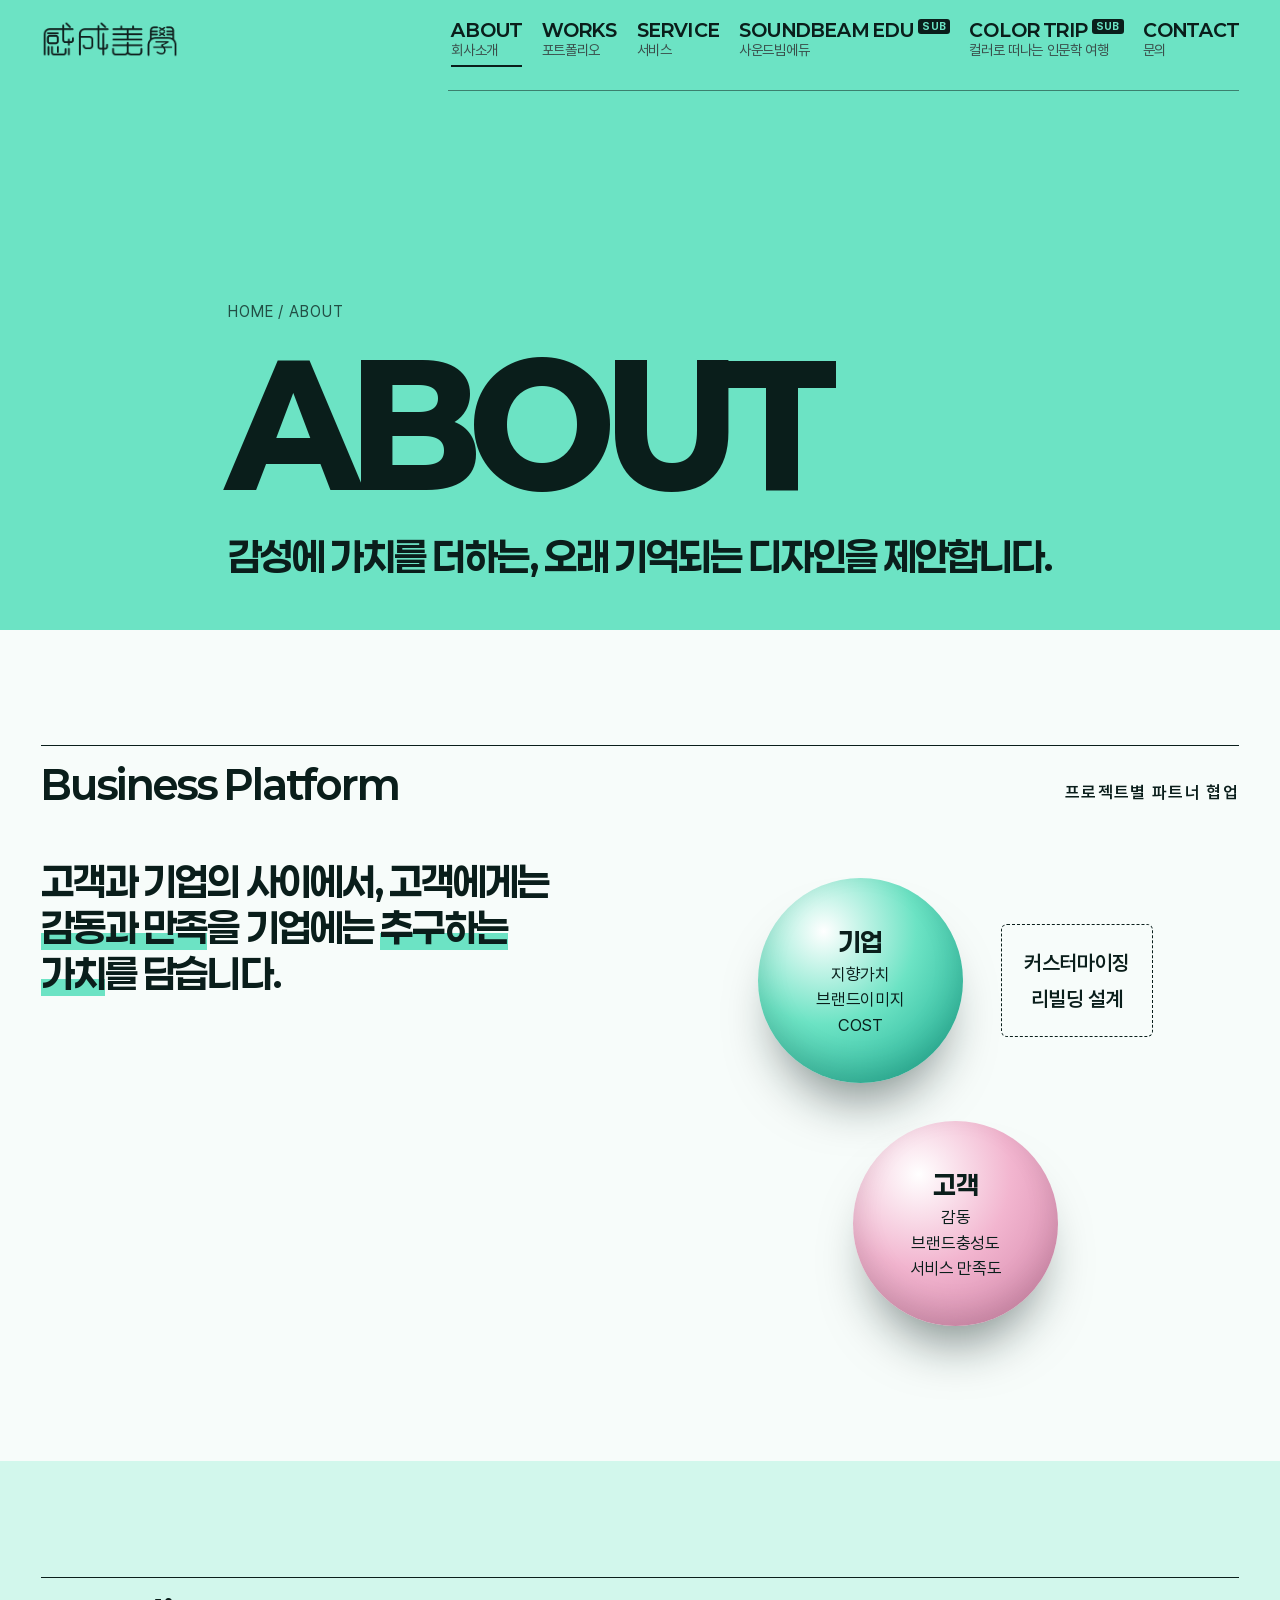
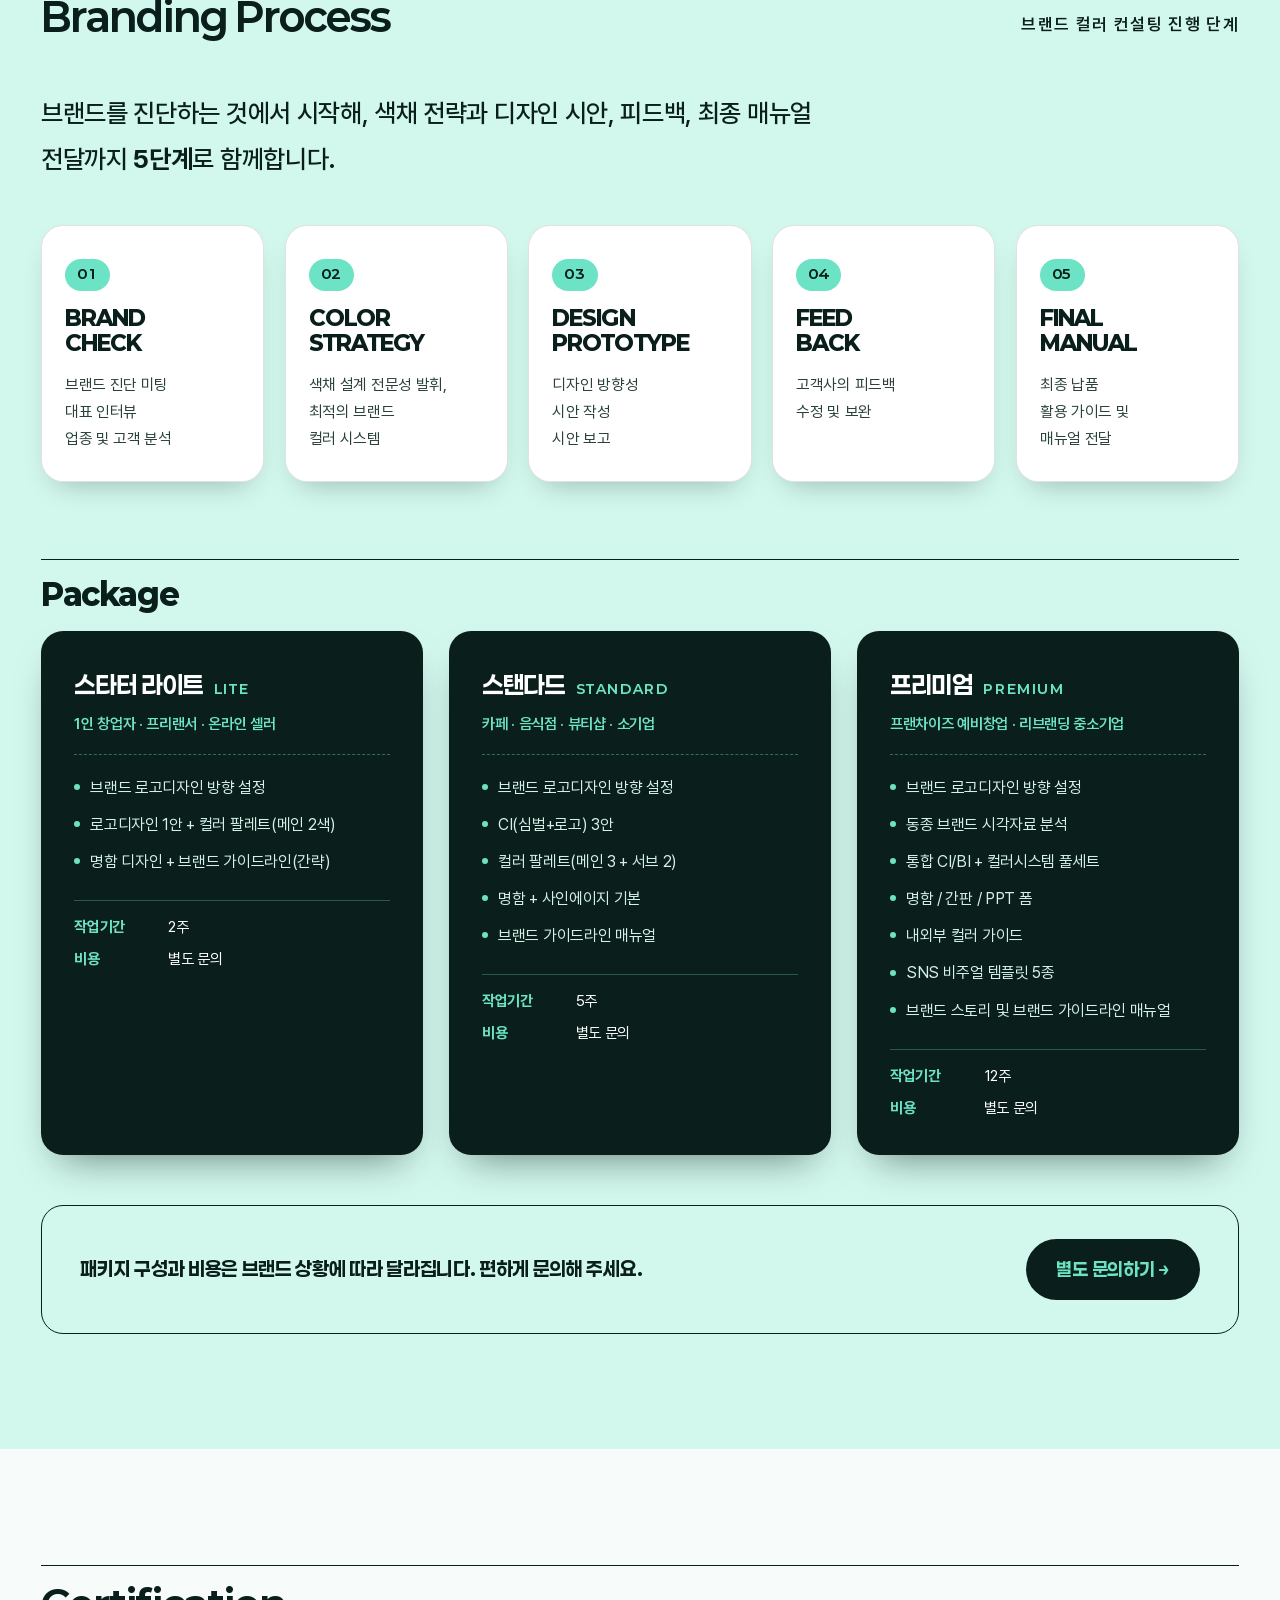
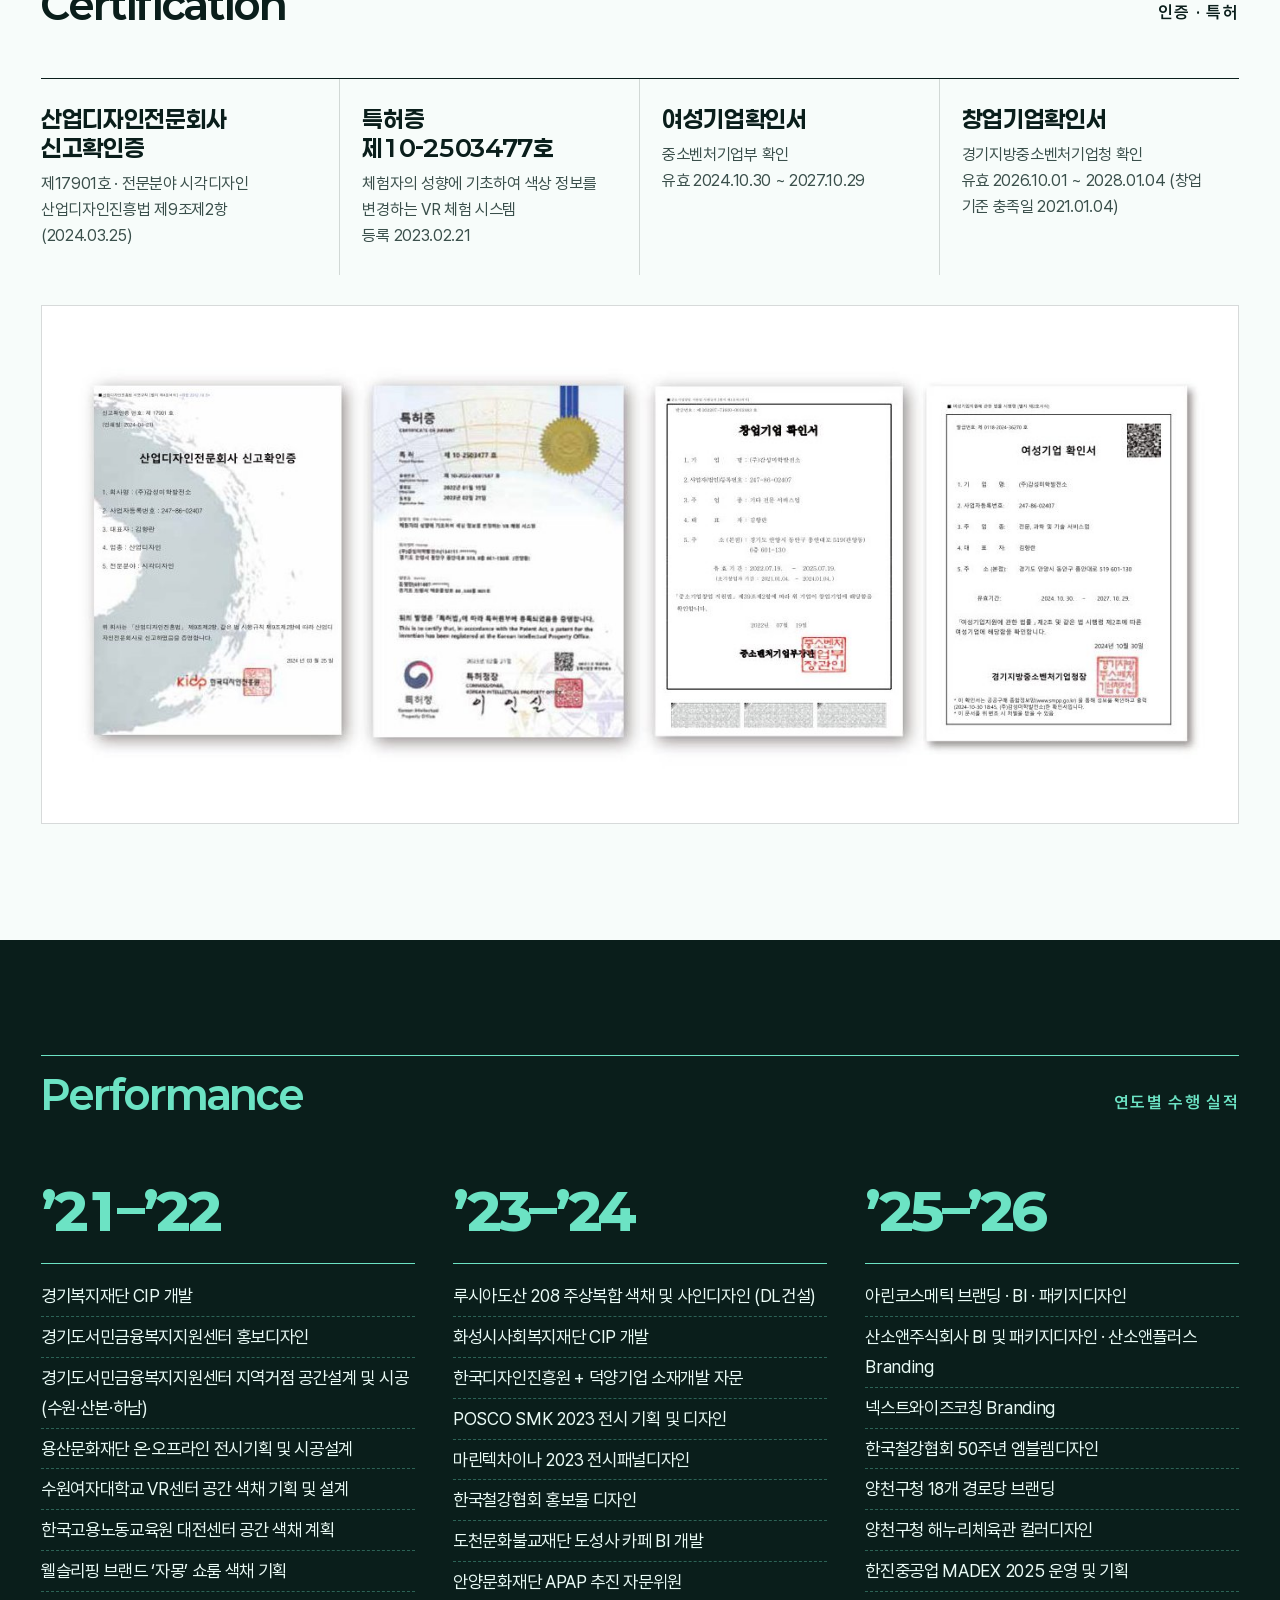
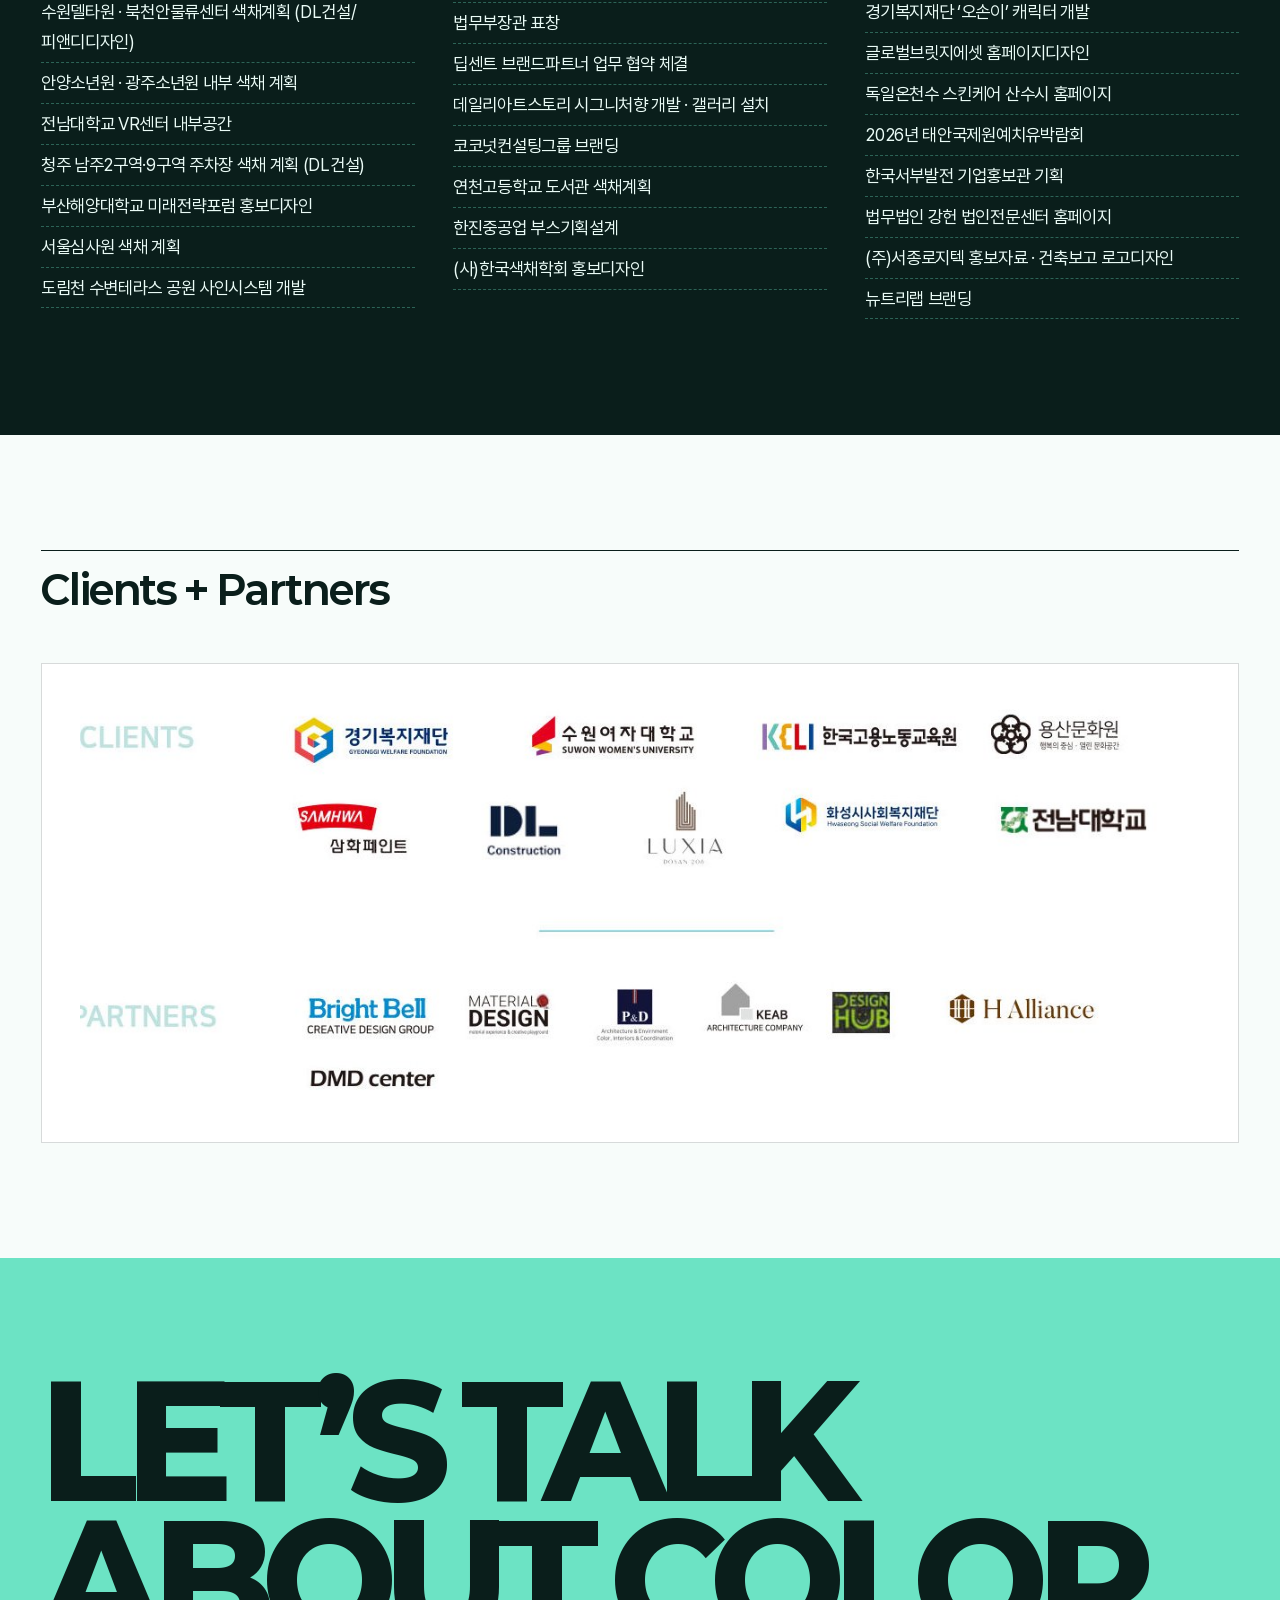
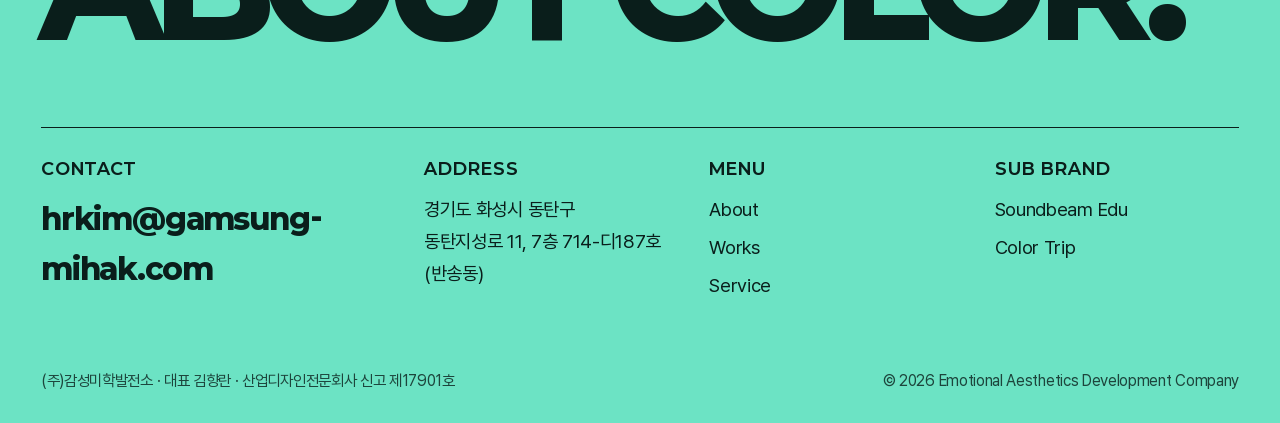
==== docs/about.html @ afdb0629 "Make inquiry dialog load reliably on all pages (main.js loads inquiry.js if missing) Co-Authored-By:" ====
<!doctype html>
<html lang="ko">
<head>
<meta charset="utf-8">
<meta name="viewport" content="width=device-width,initial-scale=1">
<title>About — 감성미학발전소</title>
<meta name="description" content="(주)감성미학발전소 회사 소개, 대표 김향란 박사, 인증·특허, 연도별 수행 실적.">
<meta name="theme-color" content="#6CE3C4">
<meta property="og:type" content="website">
<meta property="og:site_name" content="감성미학발전소">
<meta property="og:locale" content="ko_KR">
<meta property="og:title" content="About — 감성미학발전소">
<meta property="og:description" content="(주)감성미학발전소 회사 소개, 대표 김향란 박사, 인증·특허, 연도별 수행 실적.">
<meta property="og:url" content="https://www.gamsung-mihak.com/about.html">
<meta property="og:image" content="https://www.gamsung-mihak.com/img/og_home_v2.jpg">
<meta property="og:image:width" content="1200">
<meta property="og:image:height" content="630">
<meta name="twitter:card" content="summary_large_image">
<meta name="twitter:title" content="About — 감성미학발전소">
<meta name="twitter:description" content="(주)감성미학발전소 회사 소개, 대표 김향란 박사, 인증·특허, 연도별 수행 실적.">
<meta name="twitter:image" content="https://www.gamsung-mihak.com/img/og_home_v2.jpg">
<link rel="canonical" href="https://www.gamsung-mihak.com/about.html">
<link rel="stylesheet" href="style.css?v=12">
</head>
<body data-page="about">
<div id="site-header"></div>
<main>
<section class="hero" style="min-height:70svh">
  <div class="topline"></div>
  <div class="wrap">
    <div class="crumb">HOME / ABOUT</div>
    <h1 style="font-size:clamp(54px,13vw,230px)">ABOUT</h1>
    <p class="statement" style="margin-top:26px;max-width:980px;font-size:clamp(22px,3vw,48px)">감성에 가치를 더하는, 오래 기억되는 디자인을 제안합니다.</p>
  </div>
</section>

<!-- Business Platform -->
<section class="sec">
  <div class="wrap">
    <div class="sec-head"><h2>Business Platform</h2><span class="eyebrow">프로젝트별 파트너 협업</span></div>
    <div class="two">
      <p class="statement rv" style="font-size:clamp(24px,3vw,46px)">고객과 기업의 사이에서, 고객에게는 <em>감동과 만족</em>을 기업에는 <em>추구하는 가치</em>를 담습니다.</p>
      <div class="platform rv">
        <div class="orb"><div><b>기업</b>지향가치<br>브랜드이미지<br>COST</div></div>
        <div class="mid">커스터마이징<br>리빌딩 설계</div>
        <div class="orb pk"><div><b>고객</b>감동<br>브랜드충성도<br>서비스 만족도</div></div>
      </div>
    </div>
  </div>
</section>

<!-- Branding Process -->
<section class="sec" id="process" style="background:var(--mint-l)">
  <div class="wrap">
    <div class="sec-head"><h2>Branding Process</h2><span class="eyebrow">브랜드 컬러 컨설팅 진행 단계</span></div>
    <p class="big-p rv" style="max-width:820px">브랜드를 진단하는 것에서 시작해, 색채 전략과 디자인 시안, 피드백, 최종 매뉴얼 전달까지 <b>5단계</b>로 함께합니다.</p>
    <ol class="bp-steps">
      <li class="rv"><span class="bp-n">01</span><h3>BRAND<br>CHECK</h3><p>브랜드 진단 미팅<br>대표 인터뷰<br>업종 및 고객 분석</p></li>
      <li class="rv" style="--d:.06s"><span class="bp-n">02</span><h3>COLOR<br>STRATEGY</h3><p>색채 설계 전문성 발휘,<br>최적의 브랜드<br>컬러 시스템</p></li>
      <li class="rv" style="--d:.12s"><span class="bp-n">03</span><h3>DESIGN<br>PROTOTYPE</h3><p>디자인 방향성<br>시안 작성<br>시안 보고</p></li>
      <li class="rv" style="--d:.18s"><span class="bp-n">04</span><h3>FEED<br>BACK</h3><p>고객사의 피드백<br>수정 및 보완</p></li>
      <li class="rv" style="--d:.24s"><span class="bp-n">05</span><h3>FINAL<br>MANUAL</h3><p>최종 납품<br>활용 가이드 및<br>매뉴얼 전달</p></li>
    </ol>

    <h3 class="bp-sub rv">Package</h3>
    <div class="bp-pk">
      <article class="rv">
        <h4>스타터 라이트 <small>LITE</small></h4>
        <p class="bp-for">1인 창업자 · 프리랜서 · 온라인 셀러</p>
        <ul><li>브랜드 로고디자인 방향 설정</li><li>로고디자인 1안 + 컬러 팔레트(메인 2색)</li><li>명함 디자인 + 브랜드 가이드라인(간략)</li></ul>
        <dl><dt>작업기간</dt><dd>2주</dd><dt>비용</dt><dd>별도 문의</dd></dl>
      </article>
      <article class="rv" style="--d:.08s">
        <h4>스탠다드 <small>STANDARD</small></h4>
        <p class="bp-for">카페 · 음식점 · 뷰티샵 · 소기업</p>
        <ul><li>브랜드 로고디자인 방향 설정</li><li>CI(심벌+로고) 3안</li><li>컬러 팔레트(메인 3 + 서브 2)</li><li>명함 + 사인에이지 기본</li><li>브랜드 가이드라인 매뉴얼</li></ul>
        <dl><dt>작업기간</dt><dd>5주</dd><dt>비용</dt><dd>별도 문의</dd></dl>
      </article>
      <article class="rv" style="--d:.16s">
        <h4>프리미엄 <small>PREMIUM</small></h4>
        <p class="bp-for">프랜차이즈 예비창업 · 리브랜딩 중소기업</p>
        <ul><li>브랜드 로고디자인 방향 설정</li><li>동종 브랜드 시각자료 분석</li><li>통합 CI/BI + 컬러시스템 풀세트</li><li>명함 / 간판 / PPT 폼</li><li>내외부 컬러 가이드</li><li>SNS 비주얼 템플릿 5종</li><li>브랜드 스토리 및 브랜드 가이드라인 매뉴얼</li></ul>
        <dl><dt>작업기간</dt><dd>12주</dd><dt>비용</dt><dd>별도 문의</dd></dl>
      </article>
    </div>
    <p class="bp-cta rv"><span>패키지 구성과 비용은 브랜드 상황에 따라 달라집니다. 편하게 문의해 주세요.</span><a class="btn ink" href="index.html#contact" data-inq data-inq-title="브랜딩 문의">별도 문의하기 →</a></p>
  </div>
</section>

<!-- Certification -->
<section class="sec">
  <div class="wrap">
    <div class="sec-head"><h2>Certification</h2><span class="eyebrow">인증 · 특허</span></div>
    <div class="certs">
      <div class="rv"><b>산업디자인전문회사<br>신고확인증</b><small>제17901호 · 전문분야 시각디자인<br>산업디자인진흥법 제9조제2항 (2024.03.25)</small></div>
      <div class="rv"><b>특허증<br>제10-2503477호</b><small>체험자의 성향에 기초하여 색상 정보를 변경하는 VR 체험 시스템<br>등록 2023.02.21</small></div>
      <div class="rv"><b>여성기업확인서</b><small>중소벤처기업부 확인<br>유효 2024.10.30 ~ 2027.10.29</small></div>
      <div class="rv"><b>창업기업확인서</b><small>경기지방중소벤처기업청 확인<br>유효 2026.10.01 ~ 2028.01.04 (창업 기준 충족일 2021.01.04)</small></div>
    </div>
    <div class="certs-img rv"><img src="img/work/certs.jpg" alt="인증서 4종" loading="lazy"></div>
  </div>
</section>

<!-- Performance -->
<section class="sec" style="background:var(--ink);color:var(--mint-l)">
  <div class="wrap">
    <div class="sec-head" style="border-color:var(--mint)"><h2 style="color:var(--mint)">Performance</h2><span class="eyebrow" style="color:var(--mint)">연도별 수행 실적</span></div>
    <div class="years" style="--tx:#a6cfc4">
      <div class="rv"><h4 style="color:var(--mint);border-color:var(--mint)">’21–’22</h4><ul style="color:#EAFBF6">
        <li>경기복지재단 CIP 개발</li><li>경기도서민금융복지지원센터 홍보디자인</li><li>경기도서민금융복지지원센터 지역거점 공간설계 및 시공 (수원·산본·하남)</li><li>용산문화재단 온·오프라인 전시기획 및 시공설계</li><li>수원여자대학교 VR센터 공간 색채 기획 및 설계</li><li>한국고용노동교육원 대전센터 공간 색채 계획</li><li>웰슬리핑 브랜드 ‘자몽’ 쇼룸 색채 기획</li><li>수원델타원 · 북천안물류센터 색채계획 (DL건설/피앤디디자인)</li><li>안양소년원 · 광주소년원 내부 색채 계획</li><li>전남대학교 VR센터 내부공간</li><li>청주 남주2구역·9구역 주차장 색채 계획 (DL건설)</li><li>부산해양대학교 미래전략포럼 홍보디자인</li><li>서울심사원 색채 계획</li><li>도림천 수변테라스 공원 사인시스템 개발</li></ul></div>
      <div class="rv"><h4 style="color:var(--mint);border-color:var(--mint)">’23–’24</h4><ul style="color:#EAFBF6">
        <li>루시아도산 208 주상복합 색채 및 사인디자인 (DL건설)</li><li>화성시사회복지재단 CIP 개발</li><li>한국디자인진흥원 + 덕양기업 소재개발 자문</li><li>POSCO SMK 2023 전시 기획 및 디자인</li><li>마린텍차이나 2023 전시패널디자인</li><li>한국철강협회 홍보물 디자인</li><li>도천문화불교재단 도성사 카페 BI 개발</li><li>안양문화재단 APAP 추진 자문위원</li><li>법무부장관 표창</li><li>딥센트 브랜드파트너 업무 협약 체결</li><li>데일리아트스토리 시그니처향 개발 · 갤러리 설치</li><li>코코넛컨설팅그룹 브랜딩</li><li>연천고등학교 도서관 색채계획</li><li>한진중공업 부스기획설계</li><li>(사)한국색채학회 홍보디자인</li></ul></div>
      <div class="rv"><h4 style="color:var(--mint);border-color:var(--mint)">’25–’26</h4><ul style="color:#EAFBF6">
        <li>아린코스메틱 브랜딩 · BI · 패키지디자인</li><li>산소앤주식회사 BI 및 패키지디자인 · 산소앤플러스 Branding</li><li>넥스트와이즈코칭 Branding</li><li>한국철강협회 50주년 엠블렘디자인</li><li>양천구청 18개 경로당 브랜딩</li><li>양천구청 해누리체육관 컬러디자인</li><li>한진중공업 MADEX 2025 운영 및 기획</li><li>경기복지재단 ‘오손이’ 캐릭터 개발</li><li>글로벌브릿지에셋 홈페이지디자인</li><li>독일온천수 스킨케어 산수시 홈페이지</li><li>2026년 태안국제원예치유박람회</li><li>한국서부발전 기업홍보관 기획</li><li>법무법인 강헌 법인전문센터 홈페이지</li><li>(주)서종로지텍 홍보자료 · 건축보고 로고디자인</li><li>뉴트리랩 브랜딩</li></ul></div>
    </div>
  </div>
</section>

<!-- Clients -->
<section class="sec">
  <div class="wrap">
    <div class="sec-head"><h2>Clients + Partners</h2></div>
    <div class="clients-img rv"><img src="img/work/clients.jpg" alt="클라이언트 및 파트너사 로고" loading="lazy"></div>
  </div>
</section>
</main>
<div id="site-footer"></div>
<script src="main.js?v=7"></script>
<script src="inquiry.js?v=3"></script>
</body>
</html>
---- docs/style.css ----
/* 감성미학발전소 — Brandingcom 스타일 · MINT · Paperlogy + Pretendard */
@font-face{font-family:"Paperlogy";src:url(fonts/Paperlogy-400.ttf) format("truetype");font-weight:400;font-display:swap}
@font-face{font-family:"Paperlogy";src:url(fonts/Paperlogy-700.ttf) format("truetype");font-weight:700;font-display:swap}
@font-face{font-family:"Paperlogy";src:url(fonts/Paperlogy-900.ttf) format("truetype");font-weight:900;font-display:swap}
@font-face{font-family:"PretendardL";src:url(fonts/Pretendard-400.woff2) format("woff2");font-weight:400;font-display:swap}
@font-face{font-family:"PretendardL";src:url(fonts/Pretendard-500.woff2) format("woff2");font-weight:500;font-display:swap}
@font-face{font-family:"PretendardL";src:url(fonts/Pretendard-600.woff2) format("woff2");font-weight:600;font-display:swap}
@font-face{font-family:"PretendardL";src:url(fonts/Pretendard-700.woff2) format("woff2");font-weight:700;font-display:swap}

:root{
  --mint:#6CE3C4;      /* 메인 민트 (히어로·포인트) */
  --mint-d:#12A58B;    /* 딥 민트 */
  --mint-l:#D2F7EC;    /* 연한 민트 */
  --mint-xl:#EEFBF7;
  --ink:#0A1E1B;
  --ink-2:#3A4F4B;
  --line:rgba(10,30,27,.16);
  --paper:#F7FCFA;
  --pink:#F2B5CF;     /* 브랜드 그라데이션의 핑크 (소량 포인트) */
  --cream:#F3E4B3;
  --disp:"Paperlogy","PretendardL","Malgun Gothic",sans-serif;
  --body:"PretendardL","Pretendard","Malgun Gothic",system-ui,sans-serif;
  --gut:clamp(20px,3.2vw,48px);
}
html{font-size:clamp(13px,11.69px + .337vw,16px);-webkit-text-size-adjust:100%}
*{box-sizing:border-box;margin:0;padding:0}
html{scroll-behavior:smooth;scroll-padding-top:84px}
body{font-size:1.3rem;font-family:var(--body);background:var(--paper);color:var(--ink);line-height:1.7;letter-spacing:-.015em;-webkit-font-smoothing:antialiased;word-break:keep-all;overflow-x:hidden}
img{display:block;max-width:100%}
a{color:inherit;text-decoration:none}
ul{list-style:none}
button{font:inherit;color:inherit;border:0;background:none;cursor:pointer}
:focus-visible{outline:2px solid var(--ink);outline-offset:3px}
.wrap{padding:0 var(--gut);max-width:1680px;margin:0 auto}
h1,h2,h3{font-family:var(--disp);font-weight:900;letter-spacing:-.045em;line-height:1.08}
.eyebrow{font-family:var(--body);font-size:1.056rem;font-weight:600;letter-spacing:.08em;text-transform:uppercase}

/* ---------- 헤더 ---------- */
.hd{position:fixed;left:0;right:0;top:0;z-index:60;transition:background .3s,box-shadow .3s}
.hd.solid{background:rgba(247,252,250,.94);backdrop-filter:blur(10px);box-shadow:0 1px 0 var(--line)}
.hd .wrap{display:flex;align-items:center;justify-content:space-between;height:78px}
.logo{display:flex;align-items:center;gap:10px}
.logo img{height:38px;width:auto}
.logo span{font-family:var(--disp);font-weight:700;font-size:1.056rem;line-height:1.15;letter-spacing:-.02em}
.menu{display:flex;gap:clamp(14px,2.2vw,34px);align-items:center}
.menu a{display:block;position:relative;padding:6px 0;line-height:1.15}
.menu b{display:block;font-family:var(--disp);font-weight:700;font-size:1.138rem;letter-spacing:.01em;text-transform:uppercase}
.menu small{display:block;font-size:0.894rem;color:var(--ink-2);margin-top:1px}
.menu a::after{content:"";position:absolute;left:0;right:100%;bottom:-3px;height:2px;background:var(--ink);transition:right .3s}
.menu a:hover::after,.menu a.on::after{right:0}
.menu .sub b::after{content:"SUB";font-family:var(--body);font-size:0.65rem;font-weight:700;vertical-align:super;margin-left:4px;padding:1px 4px;border-radius:3px;background:var(--ink);color:var(--mint)}
.burger{display:none;width:46px;height:46px;position:relative;border-radius:50%;background:var(--ink)}
.burger i{position:absolute;left:14px;right:14px;height:2px;background:var(--mint);transition:.3s}
.burger i:nth-child(1){top:17px}.burger i:nth-child(2){top:22px}.burger i:nth-child(3){top:27px}
.burger[aria-expanded=true] i:nth-child(1){top:22px;transform:rotate(45deg)}
.burger[aria-expanded=true] i:nth-child(2){opacity:0}
.burger[aria-expanded=true] i:nth-child(3){top:22px;transform:rotate(-45deg)}

body.dark-top .hd:not(.solid){color:var(--mint)}
body.dark-top .hd:not(.solid) .logo img{filter:brightness(0) invert(1)}
body.dark-top .hd:not(.solid) .logo span{color:#fff}
body.dark-top .hd:not(.solid) .menu .edu{color:#fff}
.sb-logo-img{display:block;width:clamp(260px,36vw,560px);height:auto;margin-bottom:26px}
.sb-logo-img.sm{width:clamp(200px,24vw,380px);margin:0;justify-self:end}
body.dark-top .hd:not(.solid) .menu small{color:#9fd8c8}
body.dark-top .hd:not(.solid) .menu a::after{background:var(--mint)}
body.dark-top .hd:not(.solid) .menu .sub b::after{background:var(--mint);color:var(--ink)}
/* ---------- 히어로 ---------- */
.hero{position:relative;min-height:100svh;background:var(--mint);display:flex;flex-direction:column;justify-content:flex-end;padding:120px 0 clamp(28px,4vw,56px);overflow:hidden}
.hero .topline{position:absolute;left:35%;right:var(--gut);top:90px;height:1px;background:var(--ink);opacity:.5}
.hero .tag{position:absolute;left:35%;top:100px;font-size:0.975rem;line-height:1.5;max-width:230px}
.hero h1{font-size:clamp(40px,8.6vw,150px);line-height:.98;letter-spacing:-.055em;text-transform:uppercase}
.hero h1 span{display:block}
.hero h1 .o{-webkit-text-stroke:2px var(--ink);color:transparent}
.hero .scrollcue{display:flex;align-items:center;gap:14px;font-size:0.975rem;margin-top:clamp(22px,3vw,40px)}
.hero .scrollcue i{width:1px;height:44px;background:var(--ink);position:relative;overflow:hidden}
.hero .scrollcue i::after{content:"";position:absolute;left:0;top:-100%;width:1px;height:100%;background:var(--mint);animation:drip 1.8s ease-in-out infinite}
@keyframes drip{to{top:100%}}
.badge{position:absolute;right:clamp(16px,5vw,90px);top:34%;width:clamp(130px,16vw,230px);aspect-ratio:1}
.badge svg{width:100%;height:100%;animation:spin 22s linear infinite}
.badge text{font-family:var(--disp);font-weight:700;font-size:14.6px;letter-spacing:.09em;fill:var(--ink)}
.badge .c{position:absolute;inset:0;display:grid;place-items:center;font-size:2.438rem}
@keyframes spin{to{transform:rotate(360deg)}}
.hero-sub{min-height:86svh}
.hero-sub .stage{position:absolute;left:0;top:0;bottom:0;width:100%;z-index:0;pointer-events:none}
.hero-sub .stage canvas{position:absolute;inset:0;width:100%!important;height:100%!important}
.hero-sub .inner{position:relative;z-index:2}
.hero-sub h1{font-size:clamp(38px,7vw,118px)}
.hero-sub .lead{max-width:520px;margin-top:22px;font-size:clamp(1.219rem,1.8vw,1.462rem);font-weight:500}
.crumb{font-size:0.975rem;letter-spacing:.06em;margin-bottom:18px;opacity:.75}
.dark.hero{background:var(--ink);color:var(--mint)}
.dark.hero .topline{background:var(--mint)}
.dark .crumb,.dark .lead{color:#cdeee5}
.fallback-orbs{position:absolute;inset:0;display:grid;place-items:center}
@media (max-width:900px){.fallback-orbs i.far{display:none}.fallback-orbs i{opacity:.8}}
.fallback-orbs i{position:absolute;width:var(--s);height:var(--s);border-radius:50%;left:var(--x);top:var(--y);background:radial-gradient(circle at 30% 28%,#fff 0,var(--c) 38%,color-mix(in srgb,var(--c) 55%,#000) 100%);box-shadow:0 30px 50px -10px rgba(0,0,0,.25)}

/* ---------- 섹션 공통 ---------- */
.sec{padding:clamp(64px,9vw,140px) 0}
.sec-head{display:flex;justify-content:space-between;align-items:flex-end;gap:24px;border-top:1px solid var(--ink);padding-top:18px;margin-bottom:clamp(30px,4vw,64px)}
.sec-head h2{font-size:clamp(1.788rem,3.1vw,2.762rem);font-weight:700;letter-spacing:-.03em}
.counter{font-family:var(--disp);font-size:clamp(34px,4vw,60px);font-weight:400;letter-spacing:-.04em;line-height:1}
.counter sup{font-size:.4em;vertical-align:top}
.ctrl{display:flex;gap:10px}
.circ{width:52px;height:52px;border-radius:50%;border:1.5px solid var(--ink);display:grid;place-items:center;font-size:1.625rem;transition:.25s}
.circ:hover{background:var(--ink);color:var(--mint)}
.btn{display:inline-flex;align-items:center;gap:10px;padding:15px 30px;border-radius:999px;background:var(--ink);color:var(--mint);font-family:var(--disp);font-weight:700;font-size:1.138rem;transition:.25s}
.btn:hover{transform:translateY(-3px);box-shadow:0 14px 30px -10px rgba(10,30,27,.5)}
.btn.line{background:transparent;color:var(--ink);border:1.5px solid var(--ink)}
.btn.line:hover{background:var(--ink);color:var(--mint)}
.btn.mint{background:var(--mint);color:var(--ink)}

/* ---------- 마키 ---------- */
.marquee{background:var(--ink);color:var(--mint);overflow:hidden;padding:20px 0;white-space:nowrap}
.marquee div{display:inline-flex;gap:56px;animation:mq 38s linear infinite;font-family:var(--disp);font-weight:700;font-size:clamp(1.462rem,2.9vw,2.438rem);letter-spacing:-.02em}
.marquee span::after{content:"✦";margin-left:56px;color:var(--pink)}
@keyframes mq{to{transform:translateX(-50%)}}

/* ---------- 3D 링 (포트폴리오 목업) ---------- */
.ring-sec{background:var(--ink);color:var(--mint-l);padding:clamp(60px,8vw,120px) 0 clamp(40px,6vw,90px);overflow:hidden;position:relative}
.ring-sec .wrap{position:relative;z-index:3}
.ring-sec h2{color:var(--mint);font-size:clamp(30px,5vw,84px);max-width:900px}
.ring-sec p{max-width:460px;margin-top:20px;color:#a6cfc4}
.ring-wrap{perspective:1900px;height:clamp(360px,44vw,620px);position:relative;margin-top:clamp(-30px,-2vw,0px);cursor:grab;touch-action:pan-y}
.ring-wrap:active{cursor:grabbing}
.ring{position:absolute;left:50%;top:50%;width:0;height:0;transform-style:preserve-3d}
.face{position:absolute;width:clamp(170px,19vw,300px);aspect-ratio:3/3.8;left:calc(clamp(170px,19vw,300px)/-2);top:calc(clamp(170px,19vw,300px)*-.63);background:#e9efed;border-radius:6px;overflow:hidden;box-shadow:0 30px 60px -20px rgba(0,0,0,.7);transform:rotateY(var(--a)) translateZ(var(--r));backface-visibility:visible;transition:filter .3s}
.face img{width:100%;height:100%;object-fit:cover;pointer-events:none;-webkit-user-drag:none}
.face figcaption{position:absolute;left:0;right:0;bottom:0;padding:26px 12px 10px;font-size:0.975rem;font-weight:600;color:#fff;background:linear-gradient(transparent,rgba(0,0,0,.7))}
.ring-floor{position:absolute;left:50%;bottom:6%;width:70%;height:90px;transform:translateX(-50%);background:radial-gradient(ellipse at center,rgba(108,227,196,.28),transparent 70%);filter:blur(6px)}
.hint{position:absolute;right:var(--gut);bottom:0;font-size:0.975rem;color:#7fb3a5;z-index:3}

/* ---------- 워크 슬라이더 / 카드 ---------- */
.slider{display:flex;gap:clamp(16px,2vw,32px);overflow-x:auto;scroll-snap-type:x mandatory;scroll-padding-left:var(--gut);padding:0 var(--gut) 20px;margin:0 calc(var(--gut)*-1);scrollbar-width:none;cursor:grab}
.slider::-webkit-scrollbar{display:none}
.slider .work{flex:0 0 clamp(280px,32vw,520px);scroll-snap-align:start}
.work{display:block;position:relative;color:inherit;text-align:left}
.work .im{position:relative;aspect-ratio:4/3.2;background:var(--mint-l);overflow:hidden;transform-style:preserve-3d;transition:transform .25s ease-out,box-shadow .3s;border-radius:4px}
.work .im img{width:100%;height:100%;object-fit:cover;transition:transform .8s}
.work:hover .im{box-shadow:0 30px 60px -25px rgba(10,30,27,.45)}
.work:hover .im img{transform:scale(1.06)}
.work .im::after{content:"VIEW";position:absolute;right:14px;bottom:14px;width:62px;height:62px;border-radius:50%;background:var(--mint);display:grid;place-items:center;font-family:var(--disp);font-weight:900;font-size:0.894rem;opacity:0;transform:scale(.5) translateZ(40px);transition:.3s}
.work:hover .im::after{opacity:1;transform:scale(1) translateZ(40px)}
.work h3{font-size:clamp(1.462rem,2.1vw,1.95rem);margin-top:16px;letter-spacing:-.04em}
.tags{display:flex;flex-wrap:wrap;gap:6px;margin-top:8px}
.tags span{font-size:0.938rem;font-weight:600;padding:3px 11px;border:1px solid var(--ink);border-radius:999px}
.meta{display:grid;grid-template-columns:auto 1fr;gap:2px 14px;font-size:1.012rem;color:var(--ink-2);margin-top:10px}
.meta b{color:var(--ink);font-weight:600}

/* ---------- 서비스 ---------- */
.svc{border-top:1px solid var(--ink)}
.svc-row{display:grid;grid-template-columns:120px 1.1fr 1.4fr;gap:var(--gut);padding:clamp(28px,4vw,56px) 0;border-bottom:1px solid var(--ink);transition:background .3s,padding .3s}
.svc-row:hover{background:var(--mint);padding-left:18px;padding-right:18px}
.svc-row .n{font-family:var(--disp);font-size:clamp(1.875rem,3.4vw,3.25rem);font-weight:400}
.svc-row h3{font-size:clamp(1.5rem,3vw,2.875rem)}
.svc-row h3 small{display:block;font-family:var(--body);font-size:1.056rem;font-weight:600;letter-spacing:.08em;margin-top:10px;opacity:.7}
.svc-row ul{columns:2;column-gap:32px;font-size:1.219rem}
.svc-row li{padding:4px 0 4px 16px;position:relative;break-inside:avoid}
.svc-row li::before{content:"";position:absolute;left:0;top:15px;width:6px;height:6px;border-radius:50%;background:var(--mint-d)}
.svc-row:hover li::before{background:var(--ink)}

/* ---------- About 티저 / 인물 ---------- */
.about-grid{display:grid;grid-template-columns:1.3fr 1fr;gap:clamp(30px,5vw,90px);align-items:center}
.statement{font-family:var(--disp);font-weight:700;font-size:clamp(26px,3.8vw,62px);line-height:1.2;letter-spacing:-.05em}
.statement em{font-style:normal;background:linear-gradient(transparent 62%,var(--mint) 62%)}
.facts{display:grid;grid-template-columns:repeat(4,1fr);gap:0;margin-top:clamp(34px,4vw,60px);border-top:1px solid var(--ink)}
.facts div{padding:22px 18px 22px 0;border-right:1px solid var(--line)}
.facts div:last-child{border-right:0}
.facts b{display:block;font-family:var(--disp);font-size:clamp(1.625rem,2.9vw,2.6rem);letter-spacing:-.04em}
.facts span{font-size:1.056rem;color:var(--ink-2)}
.photo3d{perspective:1200px}
.photo3d .card{position:relative;aspect-ratio:4/5;border-radius:6px;overflow:hidden;background:var(--ink);transition:transform .25s ease-out;transform-style:preserve-3d;box-shadow:0 40px 70px -30px rgba(10,30,27,.55)}
.photo3d img{width:100%;height:100%;object-fit:cover}
.photo3d .card::before{content:"";position:absolute;inset:0;background:linear-gradient(120deg,rgba(108,227,196,.35),transparent 40%);mix-blend-mode:screen;z-index:2;pointer-events:none}
.cap{font-size:1.056rem;margin-top:12px;color:var(--ink-2)}

/* ---------- 하위 브랜드 (메인) ---------- */
.subs{border-top:1px solid var(--ink)}
.sub-row{position:relative;display:grid;grid-template-columns:70px 1.5fr 1fr minmax(120px,.8fr) auto;gap:var(--gut);align-items:center;padding:clamp(30px,4.2vw,64px) 0;border-bottom:1px solid var(--ink);overflow:hidden;transition:color .3s}
.sub-row::before{content:"";position:absolute;inset:0;background:var(--mint);transform:translateY(101%);transition:transform .45s cubic-bezier(.7,0,.2,1);z-index:0}
.sub-row:hover::before{transform:none}
.sub-row>*{position:relative;z-index:1}
.sub-row .n{font-family:var(--disp);font-size:clamp(1.625rem,3vw,2.875rem)}
.sub-row h3{font-size:clamp(30px,5.2vw,92px);letter-spacing:-.06em;text-transform:uppercase;line-height:.95}
.sub-row h3 small{display:block;font-family:var(--body);font-size:clamp(1.056rem,1.6vw,1.381rem);font-weight:600;letter-spacing:-.01em;text-transform:none;margin-top:12px}
.sub-row p{font-size:1.219rem;max-width:380px}
.sub-row .go{width:84px;height:84px;border-radius:50%;background:var(--ink);color:var(--mint);display:grid;place-items:center;font-size:2.275rem;transition:transform .35s}
.sub-row:hover .go{transform:rotate(-45deg) scale(1.1)}
.sub-thumbs{display:flex;gap:10px;justify-content:flex-end}
.sub-thumbs img{height:clamp(90px,11vw,170px);width:auto;border-radius:4px;box-shadow:0 16px 30px -14px rgba(0,0,0,.5);transform:translateY(0) rotate(0);transition:transform .45s}
.sub-row:hover .sub-thumbs img:nth-child(1){transform:translateY(-8px) rotate(-5deg)}
.sub-row:hover .sub-thumbs img:nth-child(2){transform:translateY(-14px)}
.sub-row:hover .sub-thumbs img:nth-child(3){transform:translateY(-8px) rotate(5deg)}
.sb-mark{display:flex;align-items:center;font-family:var(--disp);font-weight:900;font-size:clamp(1.788rem,3.4vw,3.25rem);letter-spacing:.02em;line-height:1;justify-content:flex-end}
.ring3{width:.95em;height:.95em;border-radius:50%;margin:0 .03em;background:conic-gradient(#e93e22,#f6a400,#f3e600,#4caf50,#2aa5d6,#4b3b9a,#e93e22);display:inline-grid;place-items:center;box-shadow:0 .25em .4em -.1em rgba(0,0,0,.35),inset 0 -.1em .2em rgba(0,0,0,.25)}
.ring3::after{content:"";width:62%;height:62%;border-radius:50%;background:radial-gradient(circle,#79c26b 0 22%,#fff 23% 40%,#cfd6e0 41% 46%,#fff 47% 62%,#cfd6e0 63% 68%,#fff 69%)}

/* ---------- 클라이언트 ---------- */
.clients-img{background:#fff;border:1px solid var(--line);padding:clamp(20px,3vw,50px)}
.clients-img img{width:100%;height:auto}

/* ---------- 푸터 / 컨택트 ---------- */
.contact{background:var(--mint);padding:clamp(60px,9vw,140px) 0 28px;position:relative;overflow:hidden}
.contact h2{font-size:clamp(46px,12vw,210px);line-height:.9;letter-spacing:-.06em;text-transform:uppercase}
.contact h2 span{display:block}
.contact .cols{display:grid;grid-template-columns:1.4fr 1fr 1fr 1fr;gap:var(--gut);border-top:1px solid var(--ink);margin-top:clamp(40px,6vw,90px);padding-top:26px;font-size:1.175rem}
.contact h4{font-family:var(--disp);font-size:1.056rem;letter-spacing:.06em;text-transform:uppercase;margin-bottom:12px}
.contact li{margin-bottom:6px}
.contact a:hover{text-decoration:underline}
.contact .mail{font-family:var(--disp);font-weight:900;font-size:clamp(1.381rem,2.3vw,2.275rem);letter-spacing:-.04em;overflow-wrap:anywhere}
.contact .copy{display:flex;justify-content:space-between;gap:12px;flex-wrap:wrap;margin-top:60px;font-size:0.975rem;opacity:.8}
.totop{position:fixed;right:22px;bottom:22px;z-index:55;width:72px;height:72px;border-radius:50%;background:var(--pink);font-family:var(--disp);font-weight:700;font-size:0.894rem;box-shadow:0 12px 30px -8px rgba(0,0,0,.35);opacity:0;transform:scale(.6);transition:.3s;pointer-events:none}
.totop.show{opacity:1;transform:none;pointer-events:auto}

/* ---------- Works 페이지 ---------- */
.filters{display:flex;flex-wrap:wrap;gap:10px;margin-bottom:clamp(28px,4vw,52px)}
.filters button{padding:10px 22px;border:1.5px solid var(--ink);border-radius:999px;font-family:var(--disp);font-weight:700;font-size:1.056rem;transition:.25s}
.filters button.on,.filters button:hover{background:var(--ink);color:var(--mint)}
.grid{display:grid;grid-template-columns:repeat(3,1fr);gap:clamp(24px,3vw,48px) clamp(16px,2vw,32px)}
.grid .work.hide{display:none}
.modal{position:fixed;inset:0;z-index:100;background:rgba(10,30,27,.9);display:none;overflow-y:auto;padding:clamp(16px,4vw,60px)}
.modal.on{display:block}
.modal .box{max-width:1200px;margin:0 auto;background:var(--paper);display:grid;grid-template-columns:1.5fr 1fr;border-radius:6px;overflow:hidden}
.modal .pics{background:var(--mint-l);display:grid;gap:2px;align-content:start}
.modal .pics img{width:100%}
.modal .txt{padding:clamp(24px,3.4vw,54px);position:sticky;top:0;align-self:start}
.modal h3{font-size:clamp(1.625rem,3vw,2.875rem);margin-bottom:14px}
.modal p{font-size:1.262rem;color:var(--ink-2);margin:18px 0}
.modal .x{position:fixed;right:20px;top:16px;width:54px;height:54px;border-radius:50%;background:var(--mint);font-size:1.788rem;z-index:101}

/* ---------- About 페이지 ---------- */
.prof{display:grid;grid-template-columns:1fr 1.5fr;gap:clamp(30px,5vw,90px)}
.prof h3{font-size:clamp(1.625rem,3vw,2.75rem)}
.prof .role{font-size:1.138rem;margin:10px 0 28px;color:var(--ink-2)}
.dl{display:grid;grid-template-columns:70px 1fr;gap:0 18px;font-size:1.175rem;border-top:1px solid var(--ink)}
.dl dt{font-family:var(--disp);font-weight:700;padding:14px 0;border-bottom:1px solid var(--line)}
.dl dd{padding:14px 0;border-bottom:1px solid var(--line)}
.dl dd li{padding:2px 0}
.spec{display:grid;grid-template-columns:repeat(3,1fr);gap:0;border-top:1px solid var(--ink)}
.spec>div{padding:26px 24px 26px 0;border-bottom:1px solid var(--line)}
.spec h4{font-family:var(--disp);font-size:1.462rem;margin-bottom:10px}
.spec li{font-size:1.138rem;padding:3px 0;color:var(--ink-2)}
.certs{display:grid;grid-template-columns:repeat(4,1fr);gap:0;border-top:1px solid var(--ink)}
.certs>div{padding:26px 22px 26px 0;border-right:1px solid var(--line)}
.certs>div+div{padding-left:22px}
.certs>div:last-child{border-right:0}
.certs b{display:block;font-family:var(--disp);font-size:1.462rem;line-height:1.25;margin-bottom:8px}
.certs small{display:block;font-size:1.012rem;color:var(--ink-2);line-height:1.6}
.certs-img{margin-top:30px;background:#fff;border:1px solid var(--line);padding:20px}
.years{display:grid;grid-template-columns:repeat(3,1fr);gap:clamp(20px,3vw,48px)}
.years h4{font-family:var(--disp);font-weight:900;font-size:clamp(34px,4vw,64px);letter-spacing:-.05em;border-bottom:1px solid var(--ink);padding-bottom:8px;margin-bottom:12px}
.years li{font-size:1.1rem;padding:5px 0;border-bottom:1px dashed rgba(108,227,196,.35);color:inherit}
.platform{display:flex;align-items:center;justify-content:center;gap:clamp(10px,3vw,50px);flex-wrap:wrap;padding:20px 0}
.orb{width:clamp(130px,16vw,210px);aspect-ratio:1;border-radius:50%;display:grid;place-items:center;text-align:center;font-size:1.056rem;line-height:1.5;padding:14px;color:var(--ink);box-shadow:0 36px 50px -20px rgba(10,30,27,.5),inset 0 -14px 30px rgba(0,0,0,.12);background:radial-gradient(circle at 32% 26%,#fff 0,var(--mint) 45%,var(--mint-d) 100%)}
.orb.pk{background:radial-gradient(circle at 32% 26%,#fff 0,var(--pink) 45%,#cf7fa4 100%)}
.orb b{display:block;font-family:var(--disp);font-size:1.625rem}
.mid{max-width:260px;text-align:center;font-weight:600;padding:20px 22px;border:1px dashed var(--ink);border-radius:6px}

/* ---------- 사운드빔 / 인문학 여행 공통 블록 ---------- */
.two{display:grid;grid-template-columns:1fr 1fr;gap:clamp(30px,5vw,90px);align-items:start}
.big-p{font-size:clamp(1.381rem,2vw,1.788rem);line-height:1.8;font-weight:500}
.feat-grid{display:grid;grid-template-columns:repeat(4,1fr);border-top:1px solid var(--ink)}
.feat{padding:28px 24px 34px 0;border-right:1px solid var(--line)}
.feat+.feat{padding-left:24px}
.feat:last-child{border-right:0}
.feat .n{font-family:var(--disp);font-size:2.625rem;color:var(--mint-d);line-height:1}
.feat h3{font-size:1.625rem;margin:14px 0 8px}
.feat p{font-size:1.138rem;color:var(--ink-2)}
.tabs{display:flex;gap:10px;flex-wrap:wrap;margin-bottom:28px}
.tab{padding:12px 26px;border:1.5px solid var(--ink);border-radius:999px;font-family:var(--disp);font-weight:700;font-size:1.138rem;transition:.25s}
.tab[aria-selected=true]{background:var(--ink);color:var(--mint)}
.panel{display:none}.panel.on{display:block;animation:rise .5s ease}
@keyframes rise{from{opacity:0;transform:translateY(14px)}to{opacity:1;transform:none}}
.ph h3{font-size:clamp(1.95rem,3.4vw,3.25rem);margin-bottom:8px}
.ph p{color:var(--ink-2);max-width:640px;margin-bottom:20px}
table.t{width:100%;border-collapse:collapse;font-size:1.219rem}
table.t th{text-align:left;font-family:var(--disp);font-size:0.975rem;letter-spacing:.08em;text-transform:uppercase;padding:12px 14px;border-bottom:2px solid var(--ink)}
table.t td{padding:16px 14px;border-bottom:1px solid var(--line);vertical-align:top}
table.t td:first-child{font-family:var(--disp);font-weight:700;white-space:nowrap}
table.t tr:hover td{background:var(--mint-xl)}
.t-wrap{overflow-x:auto}
.units{display:grid;grid-template-columns:repeat(3,1fr);gap:0;align-items:start;border-top:1px solid var(--ink)}
.unit{border-bottom:1px solid var(--line);border-right:1px solid var(--line)}
.unit:nth-child(3n){border-right:0}
.unit button{width:100%;text-align:left;padding:24px 20px;display:flex;gap:16px;align-items:flex-start}
.unit .no{font-family:var(--disp);font-size:2.762rem;line-height:1;color:var(--mint-d)}
.unit b{display:block;font-family:var(--disp);font-size:1.462rem;line-height:1.25}
.unit small{display:block;font-size:0.975rem;color:var(--ink-2);margin-top:4px}
.unit .ex{max-height:0;overflow:hidden;transition:max-height .45s;padding:0 20px;font-size:1.138rem;color:var(--ink-2)}
.unit.open .ex{max-height:360px;padding-bottom:20px}
.unit.open{background:var(--mint-xl)}
.unit .ex li{padding:5px 0}
.soi{display:grid;grid-template-columns:repeat(3,1fr)}
.soi div{padding:clamp(24px,3vw,44px)}
.soi div:nth-child(1){background:var(--mint)}.soi div:nth-child(2){background:#3FCBAA}.soi div:nth-child(3){background:var(--ink);color:var(--mint)}
.soi b{font-family:var(--disp);font-size:clamp(60px,8vw,120px);line-height:.9;display:block;letter-spacing:-.06em}
.soi h3{font-size:1.625rem;margin:12px 0 6px}
.sets{display:grid;grid-template-columns:repeat(4,1fr);gap:0;border-top:1px solid var(--ink)}
.set{padding:28px 22px 34px 0;border-right:1px solid var(--line)}
.set+.set{padding-left:22px}
.set:last-child{border-right:0}
.set i{display:block;width:64px;height:64px;border-radius:50%;margin-bottom:18px;background:radial-gradient(circle at 32% 26%,#fff 0,var(--c) 55%,color-mix(in srgb,var(--c) 60%,#000) 100%);box-shadow:0 18px 22px -10px rgba(0,0,0,.35)}
.set b{font-family:var(--disp);font-size:1.625rem;display:block}
.set span{font-size:1.1rem;color:var(--ink-2)}
.eps{display:grid;grid-template-columns:repeat(3,1fr);gap:clamp(24px,3vw,48px) clamp(16px,2vw,32px)}
.ep{text-align:left;display:block}
.ep .im{aspect-ratio:1/1.15;overflow:hidden;background:#ddd;position:relative;border-radius:4px;transition:transform .25s ease-out,box-shadow .3s}
.ep:hover .im{box-shadow:0 30px 60px -25px rgba(10,30,27,.5)}
.ep img{width:100%;height:100%;object-fit:cover;object-position:top;transition:transform .8s}
.ep:hover img{transform:scale(1.05)}
.ep .im::before{content:"";position:absolute;left:0;top:0;bottom:0;width:8px;background:var(--c);z-index:2}
.ep .no{display:block;font-family:var(--disp);font-size:0.975rem;letter-spacing:.1em;margin-top:14px;font-weight:700}
.ep h3{font-size:clamp(1.625rem,2.6vw,2.275rem);margin:4px 0 6px;letter-spacing:-.04em}
.ep p{font-size:1.1rem;color:var(--ink-2)}
.speaker{display:grid;grid-template-columns:minmax(220px,360px) 1fr;gap:clamp(28px,5vw,80px);align-items:center}
.corp{display:flex;flex-wrap:wrap;gap:8px;margin-top:20px}
.corp span{font-size:1.056rem;font-weight:600;border:1px solid var(--ink);border-radius:999px;padding:5px 14px}
.info-grid{display:grid;grid-template-columns:repeat(3,1fr);border-top:1px solid var(--ink)}
.info{padding:28px 24px 34px 0;border-right:1px solid var(--line)}
.info+.info{padding-left:24px}.info:last-child{border-right:0}
.info small{font-family:var(--disp);font-size:0.975rem;letter-spacing:.1em;display:block;margin-bottom:8px}
.info b{font-family:var(--disp);font-size:1.788rem;line-height:1.3;display:block}
.info p{font-size:1.138rem;color:var(--ink-2);margin-top:6px}
.lb{position:fixed;inset:0;z-index:100;background:rgba(10,30,27,.92);display:none;align-items:flex-start;justify-content:center;overflow-y:auto;padding:40px 16px}
.lb.on{display:flex}
.lb img{width:min(640px,100%);box-shadow:0 30px 80px rgba(0,0,0,.6);background:#fff}
.lb .x{position:fixed;right:20px;top:16px;width:54px;height:54px;border-radius:50%;background:var(--mint);font-size:1.788rem;z-index:101}

/* ---------- 포트폴리오·인물 제목: Pretendard 500 (볼드 40% 다운) ---------- */
.work h3,.modal h3,.prof h3,.speaker h3{font-family:var(--body);font-weight:500;letter-spacing:-.03em}
.work h3{font-size:clamp(1.381rem,1.9vw,1.706rem)}
/* ---------- 프로필 사진 (흰 배경 → 민트 합성) ---------- */
.photo3d .card{background:radial-gradient(circle at 50% 30%,#9CF0DA 0,var(--mint) 60%,#3FCBAA 100%)}
.photo3d .card::before{display:none}
.photo3d .card img{object-fit:cover;object-position:55% 8%}
.sub-thumbs i{display:block;width:clamp(56px,6vw,96px);aspect-ratio:1;border-radius:50%;background:radial-gradient(circle at 32% 26%,#fff 0,var(--c) 45%,color-mix(in srgb,var(--c) 55%,#000) 100%);box-shadow:0 22px 26px -12px rgba(0,0,0,.4);transition:transform .45s}
.sub-row:hover .sub-thumbs i:nth-child(1){transform:translateY(-10px)}
.sub-row:hover .sub-thumbs i:nth-child(2){transform:translateY(-18px)}
.sub-row:hover .sub-thumbs i:nth-child(3){transform:translateY(-10px)}
/* ---------- 에피소드 상세 (3D 비주얼 + 텍스트) ---------- */
.epchips{display:flex;flex-wrap:wrap;gap:8px;margin-bottom:clamp(30px,4vw,56px);position:sticky;top:78px;z-index:20;padding:12px 0;background:rgba(210,247,236,.94);backdrop-filter:blur(8px)}
.epchips a{display:flex;align-items:center;gap:6px;padding:6px 14px 6px 8px;border:1.5px solid var(--ink);border-radius:999px;font-family:var(--disp);font-weight:700;font-size:1.056rem;transition:.25s}
.epchips a i{width:16px;height:16px;border-radius:50%;background:radial-gradient(circle at 32% 28%,#fff,var(--c) 55%,#0006)}
.epchips a small{font-family:var(--body);font-weight:500;font-size:0.894rem;color:var(--ink-2)}
.epchips a:hover{background:var(--ink);color:var(--mint)}
.epchips a:hover small{color:#bfeadf}
.epx{display:grid;grid-template-columns:minmax(300px,6.2fr) 6fr;gap:clamp(24px,4vw,70px);padding:clamp(34px,5vw,70px) 0;border-top:1px solid var(--ink)}
.epx-vis{position:sticky;top:150px;align-self:start;aspect-ratio:1752/1064;border-radius:6px;overflow:hidden;background:var(--c);box-shadow:0 36px 60px -30px rgba(10,30,27,.5);transition:transform .25s ease-out}
.epx-vis img{width:100%;height:100%;object-fit:cover;display:block}
.epx-no{position:absolute;left:18px;top:8px;font-family:var(--disp);font-weight:900;font-size:clamp(54px,6vw,96px);color:#fff;opacity:.55;line-height:1;mix-blend-mode:overlay}
.epx-meta{font-family:var(--disp);font-weight:700;font-size:1.056rem;letter-spacing:.08em}
.epx h3{font-size:clamp(28px,3.6vw,56px);margin:8px 0 18px;display:flex;align-items:baseline;gap:14px;flex-wrap:wrap}
.epx h3 i{width:.5em;height:.5em;border-radius:50%;background:var(--c);align-self:center;box-shadow:0 .15em .3em rgba(0,0,0,.3)}
.epx h3 small{font-family:var(--body);font-weight:600;font-size:1.138rem;letter-spacing:.05em;color:var(--ink-2)}
.epx-head{font-family:var(--disp);font-weight:700;font-size:clamp(1.462rem,2.2vw,1.95rem);line-height:1.4;letter-spacing:-.03em}
.epx-body{margin-top:14px;color:var(--ink-2);max-width:760px}
.epx h4{font-family:var(--disp);font-size:0.975rem;letter-spacing:.12em;text-transform:uppercase;margin:26px 0 8px;padding-top:14px;border-top:1px dashed var(--line)}
.epx-prog li,.epx-spk li{display:grid;grid-template-columns:120px 1fr;gap:14px;padding:7px 0;font-size:1.175rem}
.epx-prog b,.epx-spk b{font-family:var(--disp);font-weight:700}
.epx-prog span,.epx-spk span{color:var(--ink-2)}
.epx-info{display:grid;grid-template-columns:70px 1fr;gap:6px 14px;margin-top:22px;padding:18px 20px;background:var(--mint-xl);border-left:5px solid var(--c);font-size:1.175rem}
.epx-info dt{font-family:var(--disp);font-weight:700}
.epx-note{margin-top:20px;padding:20px 22px;background:var(--l);border-radius:4px}
.epx-note b{font-family:var(--disp);font-size:0.975rem;letter-spacing:.1em;text-transform:uppercase}
.epx-note p{margin:6px 0 12px;font-size:1.175rem}
@media (max-width:900px){.epx{grid-template-columns:1fr}.epx-vis{position:relative;top:0}.epx-prog li,.epx-spk li{grid-template-columns:1fr;gap:2px}.epchips{position:static;flex-wrap:nowrap;overflow-x:auto;scrollbar-width:none;background:transparent;backdrop-filter:none;margin-right:calc(var(--gut)*-1);padding-right:var(--gut)}.epchips::-webkit-scrollbar{display:none}.epchips a{flex:none}}
/* ---------- 영상 / 갤러리 ---------- */
.vids{display:grid;grid-template-columns:repeat(3,1fr);gap:clamp(16px,2vw,32px)}
.vid video{width:100%;aspect-ratio:16/9;background:#000;display:block;border-radius:4px}
.vid b{display:block;font-family:var(--disp);font-size:1.056rem;letter-spacing:.08em;margin-top:14px}
.vid h3{font-family:var(--body);font-weight:500;font-size:clamp(1.462rem,2.1vw,1.788rem);margin:2px 0 4px;letter-spacing:-.03em}
.vid p{font-size:1.1rem;color:var(--ink-2)}
.gallery{columns:3;column-gap:clamp(12px,1.5vw,22px)}
.gallery figure{break-inside:avoid;margin:0 0 clamp(12px,1.5vw,22px);position:relative;overflow:hidden;border-radius:4px;cursor:zoom-in;background:#ddd}
.gallery figure.hide{display:none}
.gallery img{width:100%;height:auto;transition:transform .7s}
.gallery figure:hover img{transform:scale(1.04)}
.gallery figcaption{position:absolute;left:0;right:0;bottom:0;padding:34px 14px 12px;font-size:1.012rem;font-weight:600;color:#fff;background:linear-gradient(transparent,rgba(0,0,0,.72));opacity:0;transition:.3s}
.gallery figure:hover figcaption{opacity:1}
.gallery figcaption em{font-style:normal;color:var(--mint);margin-right:6px;font-family:var(--disp)}
@media (max-width:900px){.vids{grid-template-columns:1fr}.gallery{columns:2}}
@media (max-width:520px){.gallery{columns:1}}
.lb img{width:auto!important;max-width:min(1280px,100%)}

/* ---------- 강사 양성 과정 ---------- */
#instructor .statement em{color:#fff}
#instructor .big-p{color:#d4f1e8;font-size:clamp(1.174rem,1.7vw,1.52rem)}
#instructor .big-p b{color:var(--mint)}
.idl{display:grid;grid-template-columns:7.5em 1fr;gap:0;margin-top:22px;border-top:1px solid rgba(108,227,196,.4);font-size:.82em}
.idl dt{font-family:var(--disp);font-weight:700;color:var(--mint);padding:11px 0;border-bottom:1px solid rgba(108,227,196,.22)}
.idl dd{padding:11px 0;border-bottom:1px solid rgba(108,227,196,.22)}
.isub{color:var(--mint);font-size:clamp(1.6rem,2.4vw,2.4rem);margin:clamp(44px,6vw,90px) 0 20px;padding-top:18px;border-top:1px solid rgba(108,227,196,.4)}
.ih{font-family:var(--disp);font-size:.85rem;letter-spacing:.1em;text-transform:uppercase;color:var(--mint);margin:26px 0 8px}
.ilist li{padding:7px 0 7px 18px;position:relative;color:#d4f1e8}
.ilist li::before{content:"";position:absolute;left:0;top:1.05em;width:6px;height:6px;border-radius:50%;background:var(--mint)}
.ilist b{color:#fff}
.note{margin-top:16px;padding:14px 18px;border-left:4px solid var(--mint);background:rgba(108,227,196,.1);font-size:.85em;color:#d4f1e8}
#instructor .feat-grid{border-color:rgba(108,227,196,.4)}
#instructor .feat{border-color:rgba(108,227,196,.22)}
#instructor .feat h3{color:#fff}
#instructor .feat p{color:#bcdcd2}
#instructor .feat .n{color:var(--mint)}
table.t.dark th{color:var(--mint);border-bottom-color:var(--mint)}
table.t.dark td{color:#d4f1e8;border-bottom-color:rgba(108,227,196,.22)}
table.t.dark td:first-child{color:#fff}
table.t.dark tr:hover td{background:rgba(108,227,196,.08)}
table.t.hours td:not(:first-child),table.t.hours th:not(:first-child){text-align:center}
table.t.hours tr.sum td{color:var(--mint);font-weight:700;border-top:2px solid var(--mint)}
.grades{display:grid;grid-template-columns:repeat(3,1fr);gap:clamp(14px,2vw,26px);margin-top:26px}
.grade{background:rgba(108,227,196,.08);border:1px solid rgba(108,227,196,.35);border-radius:6px;padding:clamp(22px,2.6vw,36px);transition:transform .3s,background .3s}
.grade:hover{transform:translateY(-6px);background:rgba(108,227,196,.14)}
.grade .gl{font-size:.7em;letter-spacing:.14em;color:var(--mint);font-weight:700}
.grade h3{color:#fff;font-size:clamp(2rem,3vw,3rem);margin:8px 0 2px}
.grade .gs{display:block;color:var(--mint);font-weight:600;margin-bottom:14px}
.grade dl{display:grid;grid-template-columns:5.2em 1fr;gap:8px 12px;font-size:.78em;border-top:1px dashed rgba(108,227,196,.4);padding-top:14px}
.grade dt{color:var(--mint);font-weight:700}
.grade dd{color:#d4f1e8}
.score li{display:grid;grid-template-columns:1fr 3.2em;grid-template-areas:"s p" "b b";gap:2px 10px;padding:9px 0}
.score span{grid-area:s;color:#e8fbf5}
.score b{grid-area:p;text-align:right;color:var(--mint);font-family:var(--disp)}
.score i{grid-area:b;display:block;height:8px;border-radius:4px;background:rgba(108,227,196,.15);position:relative;overflow:hidden}
.score i::after{content:"";position:absolute;left:0;top:0;bottom:0;width:calc(var(--w)*4);max-width:100%;background:linear-gradient(90deg,var(--mint),#9CF0DA);border-radius:4px}
.icta{margin-top:clamp(44px,6vw,80px);padding:clamp(24px,3.6vw,48px);border:1px solid var(--mint);border-radius:6px;display:flex;justify-content:space-between;align-items:center;gap:20px;flex-wrap:wrap}
.icta p{font-family:var(--disp);font-weight:700;font-size:clamp(1.2rem,1.8vw,1.8rem);color:#fff;max-width:620px;line-height:1.35}
.inq{border:0;border-radius:10px;padding:clamp(24px,3.4vw,44px);width:min(92vw,560px);max-height:92vh;background:#0b1f1b;color:#e8fbf5;box-shadow:0 30px 80px rgba(0,0,0,.5);border:1px solid var(--mint)}
.inq::backdrop{background:rgba(3,12,10,.72)}
.inq h3{font-family:var(--disp);font-size:1.7rem;color:#fff;margin:0 0 6px}
.inq-s{font-size:.95rem;color:#bcdcd2;margin:0 0 18px}
.inq-x{position:absolute;top:12px;right:14px}
.inq-x button{background:none;border:0;color:var(--mint);font-size:1.3rem;cursor:pointer}
.inq label{display:block;font-size:.9rem;font-weight:700;color:var(--mint);margin-bottom:14px}
.inq input:not([type=checkbox]),.inq textarea{display:block;width:100%;margin-top:6px;padding:12px 14px;border:1px solid rgba(108,227,196,.45);border-radius:6px;background:rgba(108,227,196,.07);color:#fff;font:inherit;font-weight:400;font-size:1rem}
.inq input:focus,.inq textarea:focus{outline:2px solid var(--mint);outline-offset:1px}
.inq textarea{resize:vertical}
.inq label.inq-agree{display:flex;gap:8px;align-items:flex-start;font-weight:400;color:#d4f1e8;font-size:.88rem}
.inq-agree input{margin-top:3px;accent-color:#6CE3C4}
.inq .btn{width:100%;border:0;cursor:pointer;font:inherit;font-weight:700}
.inq-n{font-size:.8rem;color:#9bbdb2;margin:10px 0 0;text-align:center}
.btn.hb{background:transparent;color:#fff;border:1px solid #fff;transition:background .2s,color .2s,border-color .2s}
.btn.hb:hover,.btn.hb:active,.btn.hb:focus{background:var(--mint);border-color:var(--mint);color:var(--ink)}
/* Branding Process */
.bp-steps{list-style:none;margin:clamp(26px,3.4vw,46px) 0 0;padding:0;display:grid;grid-template-columns:repeat(5,1fr);gap:clamp(12px,1.6vw,22px)}
.bp-steps li{background:#fff;border:1px solid rgba(10,30,27,.12);border-radius:22px;padding:clamp(22px,2.2vw,32px) clamp(18px,1.8vw,26px);box-shadow:0 14px 30px -16px rgba(10,30,27,.35);position:relative;transition:transform .3s,box-shadow .3s}
.bp-steps li:hover{transform:translateY(-6px);box-shadow:0 22px 40px -16px rgba(10,30,27,.45)}
.bp-n{display:inline-block;font-family:var(--disp);font-weight:700;font-size:.85rem;letter-spacing:.12em;background:var(--mint);color:var(--ink);border-radius:999px;padding:4px 12px;margin-bottom:14px}
.bp-steps h3{font-family:var(--disp);font-weight:800;font-size:clamp(1.25rem,1.7vw,1.7rem);line-height:1.15;color:var(--ink);margin:0 0 16px}
.bp-steps p{font-size:.98rem;line-height:1.75;color:#2a403b;margin:0;word-break:keep-all}
.bp-sub{font-family:var(--disp);font-size:clamp(1.6rem,2.4vw,2.4rem);margin:clamp(44px,6vw,86px) 0 20px;padding-top:18px;border-top:1px solid var(--ink)}
.bp-pk{display:grid;grid-template-columns:repeat(3,1fr);gap:clamp(14px,2vw,28px)}
.bp-pk article{background:var(--ink);color:#d4f1e8;border-radius:22px;padding:clamp(24px,2.6vw,38px);box-shadow:0 20px 40px -20px rgba(10,30,27,.6)}
.bp-pk h4{font-family:var(--disp);font-size:clamp(1.4rem,1.9vw,1.9rem);color:#fff;margin:0 0 6px}
.bp-pk h4 small{font-size:.55em;color:var(--mint);letter-spacing:.12em;margin-left:6px}
.bp-for{color:var(--mint);font-weight:600;font-size:.95rem;margin:0 0 16px}
.bp-pk ul{list-style:none;margin:0 0 20px;padding:14px 0 0;border-top:1px dashed rgba(108,227,196,.4)}
.bp-pk li{position:relative;padding:5px 0 5px 16px;font-size:1rem;word-break:keep-all}
.bp-pk li::before{content:"";position:absolute;left:0;top:.95em;width:6px;height:6px;border-radius:50%;background:var(--mint)}
.bp-pk dl{display:grid;grid-template-columns:5.5em 1fr;gap:6px 10px;border-top:1px solid rgba(108,227,196,.3);padding-top:14px;margin:0;font-size:.95rem}
.bp-pk dt{color:var(--mint);font-weight:700}
.bp-pk dd{margin:0;color:#fff}
.bp-cta{margin-top:clamp(28px,4vw,50px);display:flex;justify-content:space-between;align-items:center;gap:18px;flex-wrap:wrap;padding:clamp(20px,2.6vw,34px) clamp(22px,3vw,40px);border:1.5px solid var(--ink);border-radius:22px}
.bp-cta span{font-family:var(--disp);font-weight:700;font-size:clamp(1.1rem,1.5vw,1.5rem);color:var(--ink)}
@media (max-width:1100px){.bp-steps{grid-template-columns:repeat(3,1fr)}.bp-pk{grid-template-columns:1fr}}
.bp-steps li,.bp-pk article{min-width:0}
.bp-steps h3{overflow-wrap:anywhere}
@media (max-width:620px){.bp-steps{grid-template-columns:1fr}}
#instructor .two>*{min-width:0}
#instructor .statement{font-size:clamp(1.9rem,3vw,3.4rem)!important;overflow-wrap:break-word}
#instructor table.t{font-size:1.05rem}
#instructor table.t td,#instructor table.t th{overflow-wrap:break-word;word-break:keep-all}
table.t.kv{margin-top:22px;border-top:1px solid rgba(108,227,196,.4)}
table.t.kv td:first-child{color:var(--mint);width:7.5em;white-space:nowrap}
table.t.grade-t th{color:var(--mint)}
table.t.grade-t{min-width:640px}
table.t.dark tr:hover td,table.t.dark tr:active td,table.t.dark tr:focus-within td{background:rgba(108,227,196,.1);color:#fff}
table.t.dark td::selection,table.t.dark td *::selection{background:var(--mint);color:var(--ink)}
@media (max-width:900px){.idl{grid-template-columns:6.4em 1fr}}
/* ---------- 모션 ---------- */
.rv{opacity:0;transform:translateY(28px);transition:opacity .9s ease,transform .9s ease;transition-delay:var(--d,0s)}
.rv.in{opacity:1;transform:none}
@media (prefers-reduced-motion:reduce){*{animation:none!important;transition:none!important}.rv{opacity:1;transform:none}html{scroll-behavior:auto}}

/* ---------- 반응형 ---------- */
@media (max-width:1320px){.logo span{display:none}.menu{gap:clamp(10px,1.5vw,22px)}}
@media (max-width:1100px){
  .menu small{display:none}
  .grid,.eps{grid-template-columns:repeat(2,1fr)}
  .facts{grid-template-columns:repeat(2,1fr)}
  .certs,.feat-grid,.sets{grid-template-columns:repeat(2,1fr)}
  .svc-row{grid-template-columns:70px 1fr}
  .svc-row ul{grid-column:2}
}
@media (max-width:900px){
  .burger{display:block}
  .menu{position:fixed;inset:78px 0 0 0;background:var(--mint);flex-direction:column;align-items:flex-start;gap:0;padding:20px var(--gut);transform:translateX(100%);transition:transform .4s cubic-bezier(.7,0,.2,1);overflow:auto}
  .menu.open{transform:none}
  .menu li{width:100%;border-bottom:1px solid var(--ink)}
  .menu a{padding:18px 0}
  .menu b{font-size:clamp(2.112rem,9.1vw,3.25rem)}
  .menu small{display:block;font-size:1.056rem}
  .menu a::after{display:none}
  .hero .topline,.hero .tag{display:none}
  .badge{top:auto;bottom:34%;right:14px}
  .hero-sub .stage{width:100%;opacity:.55}
  .about-grid,.prof,.two,.speaker{grid-template-columns:1fr}
  .sub-row{grid-template-columns:50px 1fr;gap:16px}
  .sub-row p,.sub-row .sub-thumbs,.sub-row .sb-mark{grid-column:2}
  .sub-row .go{display:none}
  .sub-thumbs,.sb-mark{justify-content:flex-start}
  .contact .cols{grid-template-columns:1fr 1fr}
  .years,.spec,.soi,.info-grid{grid-template-columns:1fr}
  .info,.info+.info{padding:22px 0;border-right:0;border-bottom:1px solid var(--line)}
  .units{grid-template-columns:1fr 1fr}.unit:nth-child(3n){border-right:1px solid var(--line)}.unit:nth-child(2n){border-right:0}
  .modal .box{grid-template-columns:1fr}.modal .txt{position:static}
}
@media (max-width:620px){
  .sec-head{flex-direction:column;align-items:flex-start;gap:8px}
  .sec-head .btn{align-self:flex-start}
  .counter{font-size:2.5rem}
  .sub-row h3{font-size:clamp(1.5rem,8.4vw,2.5rem)}
  .sub-row .sb-logo-img.sm{width:min(240px,70%);justify-self:start}
  .sub-thumbs i{width:52px}
  .totop{width:56px;height:56px;right:12px;bottom:12px;font-size:0.75rem}
  .hero{padding-top:100px}
  .hero-sub h1{font-size:clamp(34px,10.5vw,60px)}
  .sb-logo-img{width:min(300px,78%)}
  .modal{padding:12px}
  .epx-info{grid-template-columns:56px 1fr}
  .gallery figcaption{opacity:1}
  .contact h2{font-size:clamp(40px,13.5vw,90px)}
  .grid,.eps,.units,.facts,.certs,.feat-grid,.sets{grid-template-columns:1fr}
  .facts div,.certs>div,.feat,.set{border-right:0;padding-left:0!important;border-bottom:1px solid var(--line)}
  .unit{border-right:0!important}
  .svc-row ul{columns:1}
  .contact .cols{grid-template-columns:1fr}
  .slider .work{flex-basis:78vw}
  .ring-wrap{height:340px}
  .dl{grid-template-columns:56px 1fr}
}
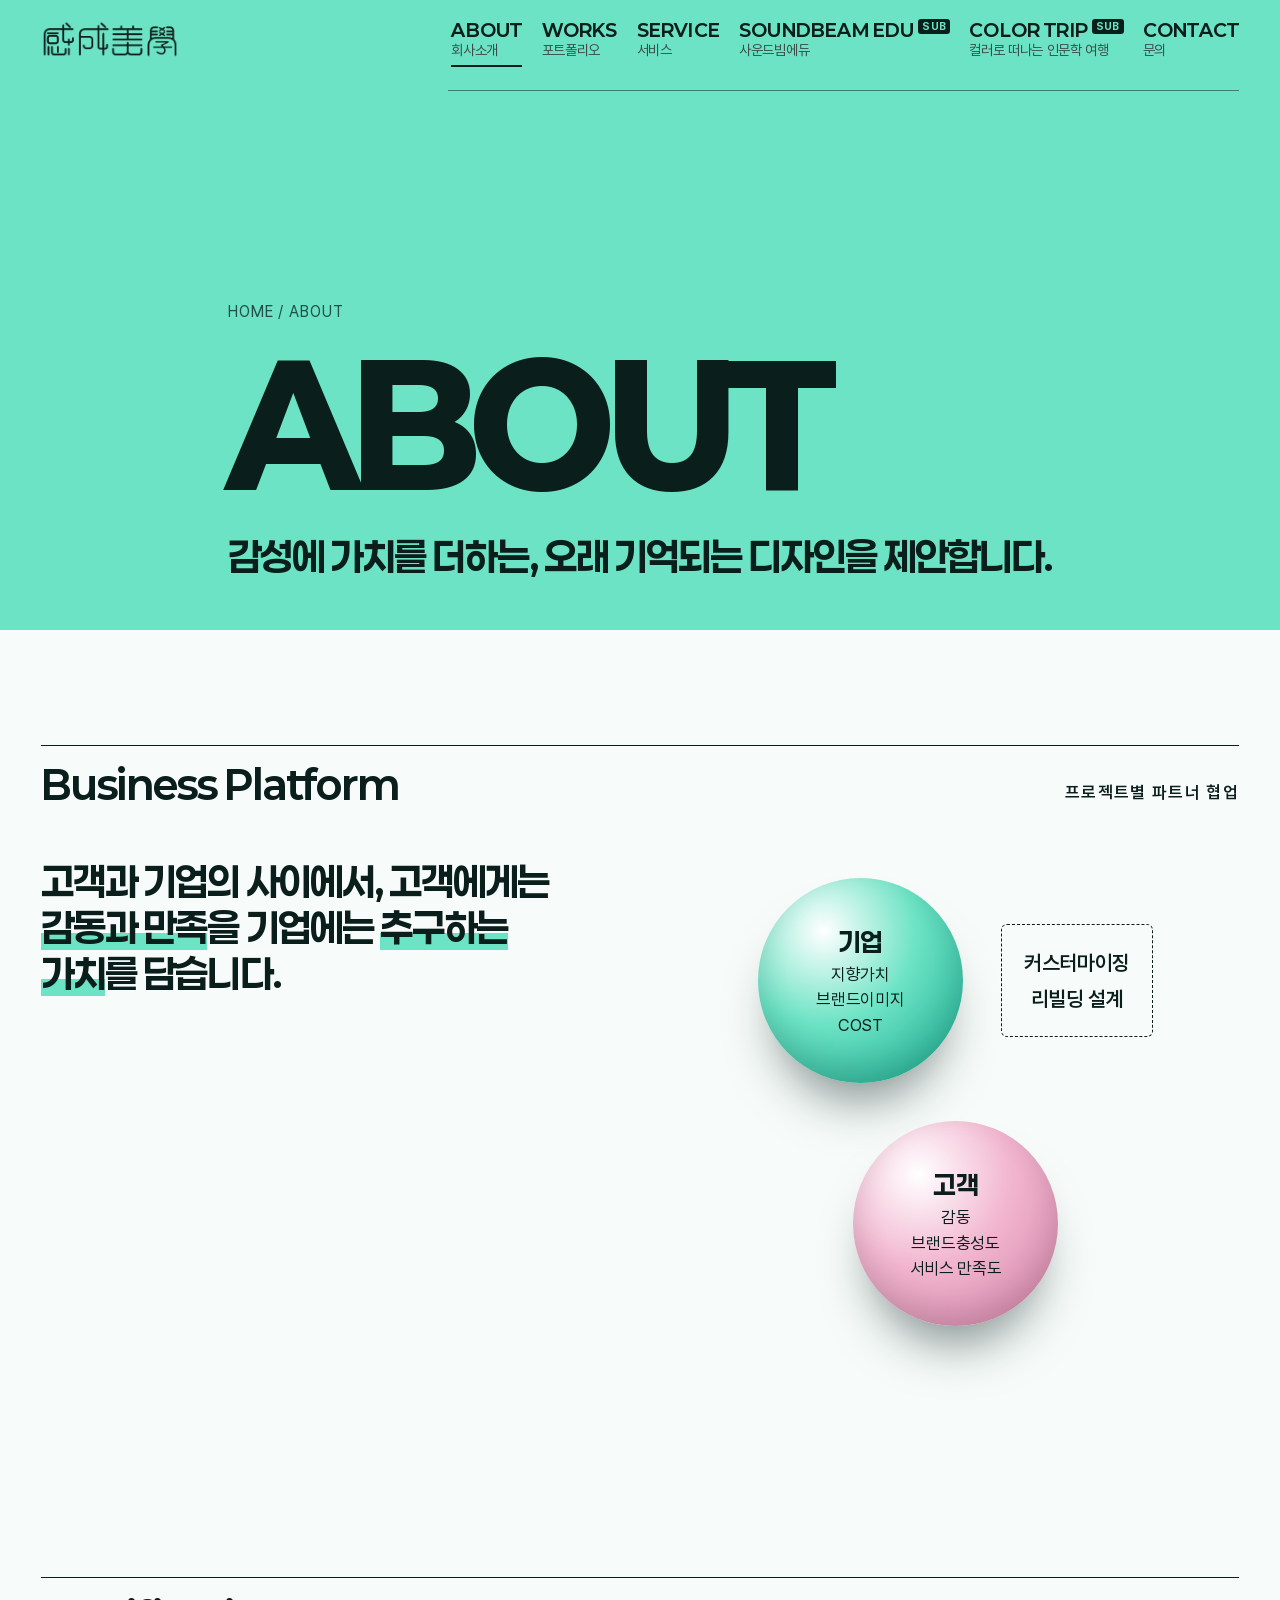
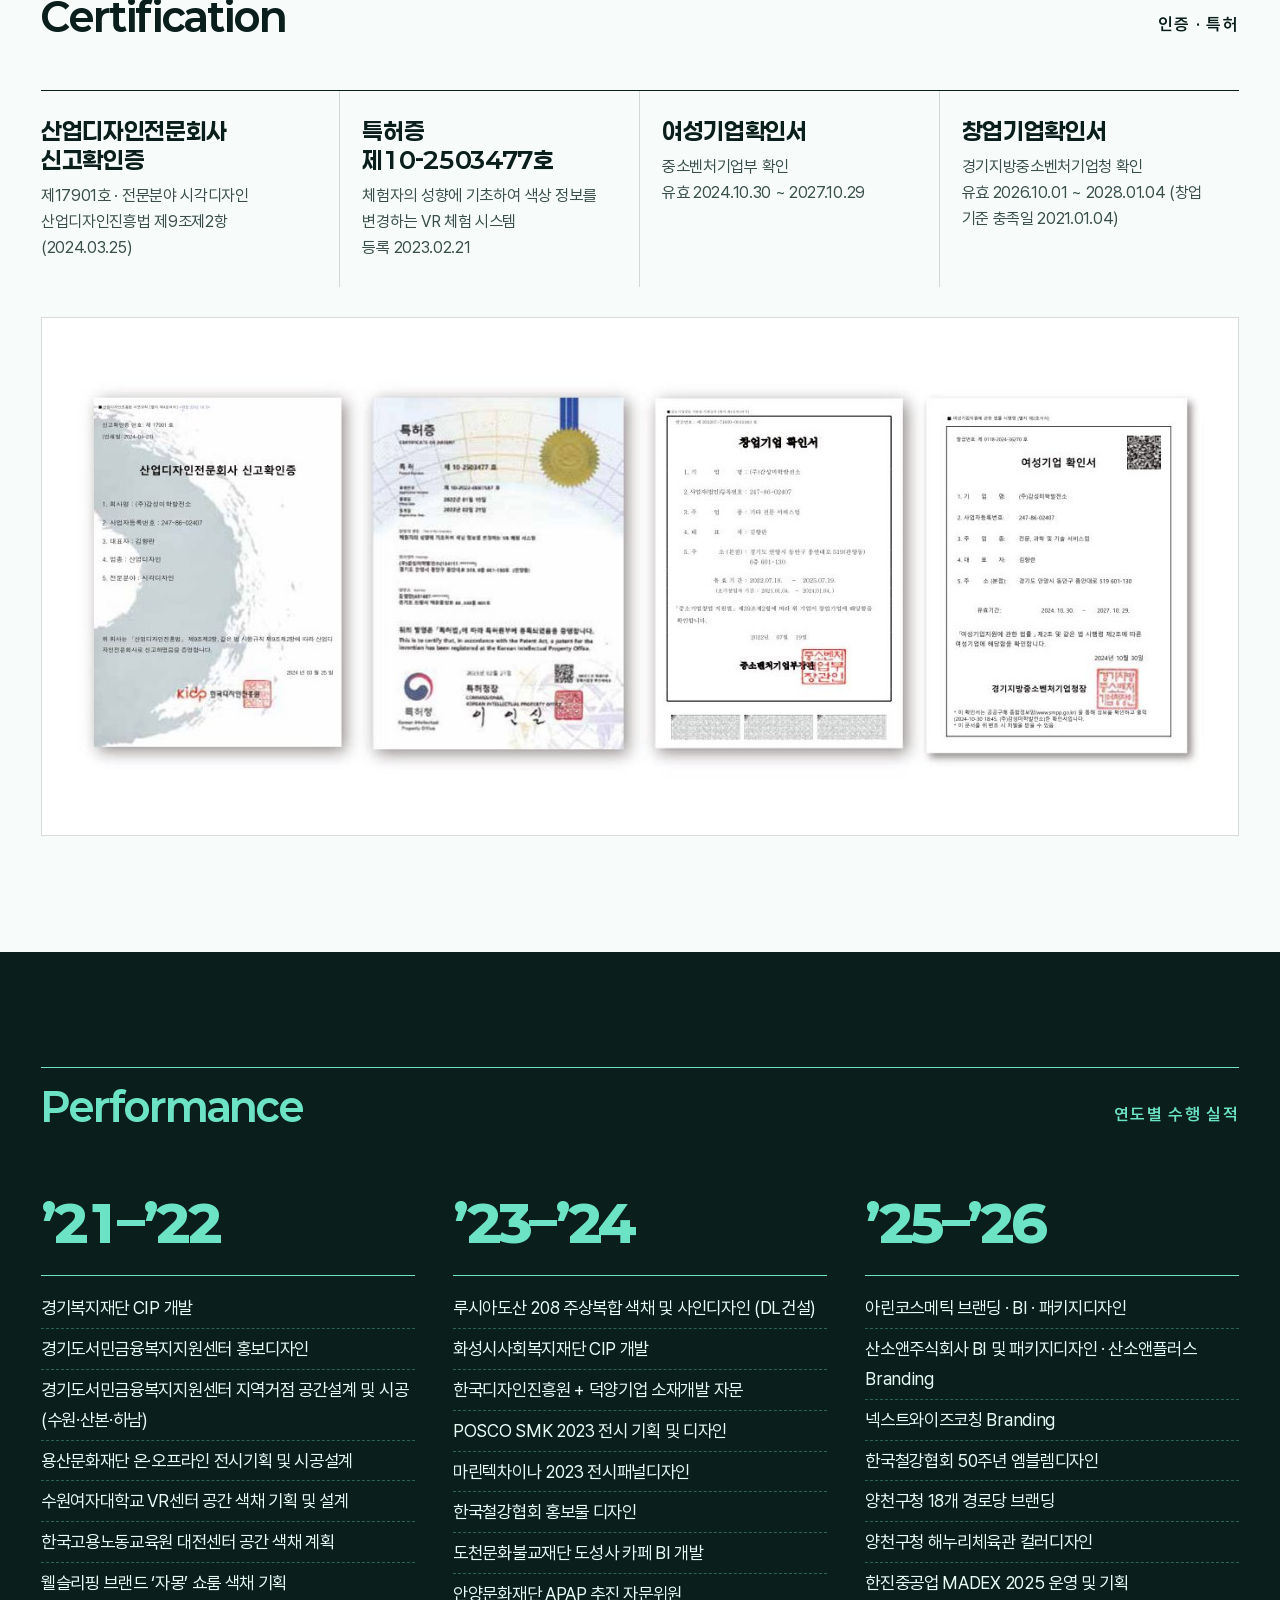
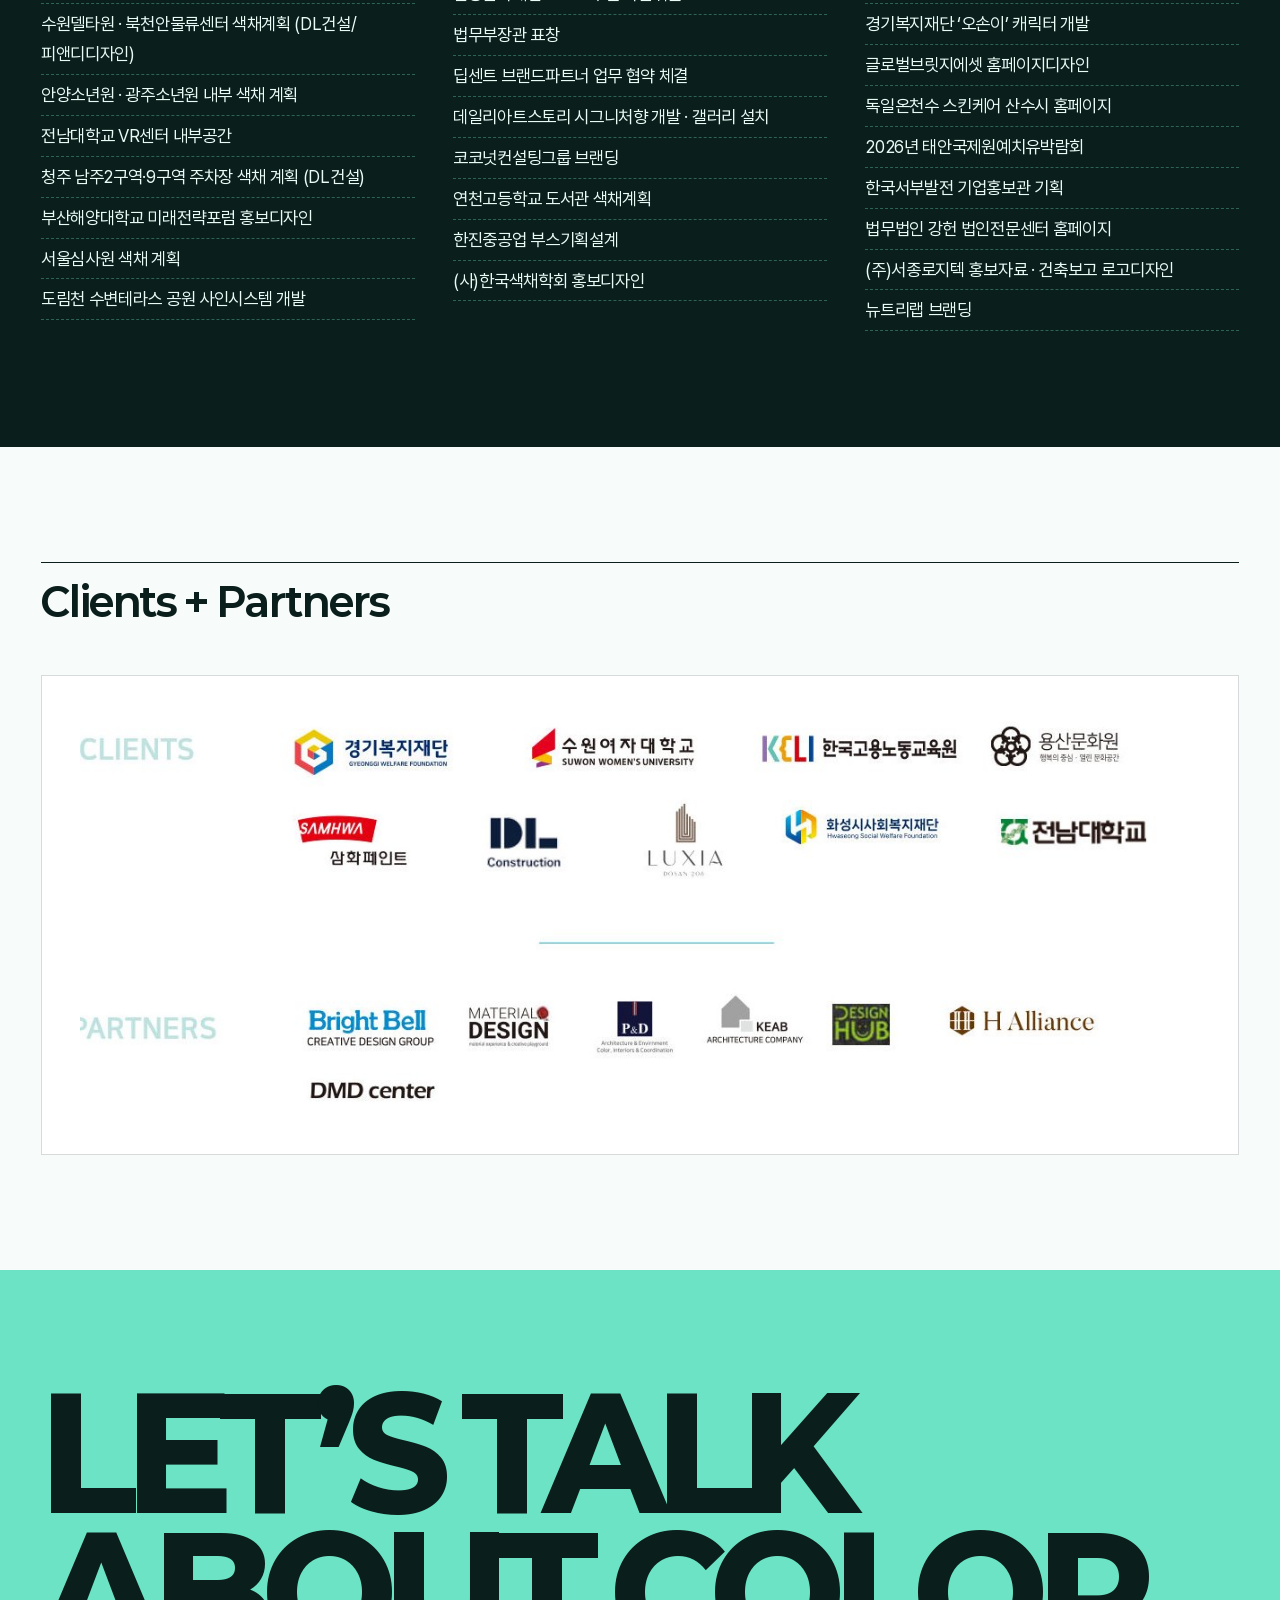
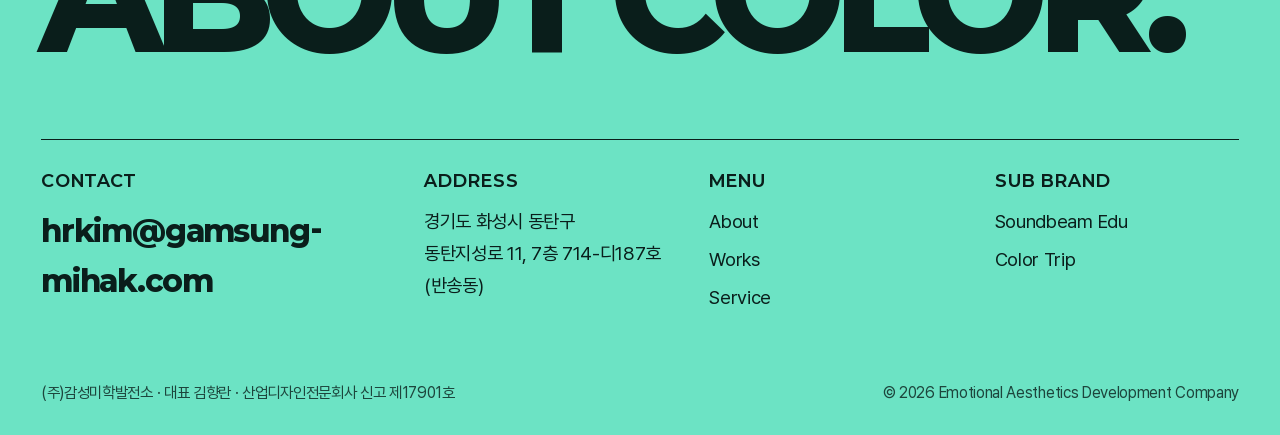
==== commit ac8c537a: "Move Branding Process section from About to Home (between 3D gallery and Recent Works) Co-Authored-B" ====
--- a/docs/about.html
+++ b/docs/about.html
@@ -49,44 +49,6 @@
   </div>
 </section>
 
-<!-- Branding Process -->
-<section class="sec" id="process" style="background:var(--mint-l)">
-  <div class="wrap">
-    <div class="sec-head"><h2>Branding Process</h2><span class="eyebrow">브랜드 컬러 컨설팅 진행 단계</span></div>
-    <p class="big-p rv" style="max-width:820px">브랜드를 진단하는 것에서 시작해, 색채 전략과 디자인 시안, 피드백, 최종 매뉴얼 전달까지 <b>5단계</b>로 함께합니다.</p>
-    <ol class="bp-steps">
-      <li class="rv"><span class="bp-n">01</span><h3>BRAND<br>CHECK</h3><p>브랜드 진단 미팅<br>대표 인터뷰<br>업종 및 고객 분석</p></li>
-      <li class="rv" style="--d:.06s"><span class="bp-n">02</span><h3>COLOR<br>STRATEGY</h3><p>색채 설계 전문성 발휘,<br>최적의 브랜드<br>컬러 시스템</p></li>
-      <li class="rv" style="--d:.12s"><span class="bp-n">03</span><h3>DESIGN<br>PROTOTYPE</h3><p>디자인 방향성<br>시안 작성<br>시안 보고</p></li>
-      <li class="rv" style="--d:.18s"><span class="bp-n">04</span><h3>FEED<br>BACK</h3><p>고객사의 피드백<br>수정 및 보완</p></li>
-      <li class="rv" style="--d:.24s"><span class="bp-n">05</span><h3>FINAL<br>MANUAL</h3><p>최종 납품<br>활용 가이드 및<br>매뉴얼 전달</p></li>
-    </ol>
-
-    <h3 class="bp-sub rv">Package</h3>
-    <div class="bp-pk">
-      <article class="rv">
-        <h4>스타터 라이트 <small>LITE</small></h4>
-        <p class="bp-for">1인 창업자 · 프리랜서 · 온라인 셀러</p>
-        <ul><li>브랜드 로고디자인 방향 설정</li><li>로고디자인 1안 + 컬러 팔레트(메인 2색)</li><li>명함 디자인 + 브랜드 가이드라인(간략)</li></ul>
-        <dl><dt>작업기간</dt><dd>2주</dd><dt>비용</dt><dd>별도 문의</dd></dl>
-      </article>
-      <article class="rv" style="--d:.08s">
-        <h4>스탠다드 <small>STANDARD</small></h4>
-        <p class="bp-for">카페 · 음식점 · 뷰티샵 · 소기업</p>
-        <ul><li>브랜드 로고디자인 방향 설정</li><li>CI(심벌+로고) 3안</li><li>컬러 팔레트(메인 3 + 서브 2)</li><li>명함 + 사인에이지 기본</li><li>브랜드 가이드라인 매뉴얼</li></ul>
-        <dl><dt>작업기간</dt><dd>5주</dd><dt>비용</dt><dd>별도 문의</dd></dl>
-      </article>
-      <article class="rv" style="--d:.16s">
-        <h4>프리미엄 <small>PREMIUM</small></h4>
-        <p class="bp-for">프랜차이즈 예비창업 · 리브랜딩 중소기업</p>
-        <ul><li>브랜드 로고디자인 방향 설정</li><li>동종 브랜드 시각자료 분석</li><li>통합 CI/BI + 컬러시스템 풀세트</li><li>명함 / 간판 / PPT 폼</li><li>내외부 컬러 가이드</li><li>SNS 비주얼 템플릿 5종</li><li>브랜드 스토리 및 브랜드 가이드라인 매뉴얼</li></ul>
-        <dl><dt>작업기간</dt><dd>12주</dd><dt>비용</dt><dd>별도 문의</dd></dl>
-      </article>
-    </div>
-    <p class="bp-cta rv"><span>패키지 구성과 비용은 브랜드 상황에 따라 달라집니다. 편하게 문의해 주세요.</span><a class="btn ink" href="index.html#contact" data-inq data-inq-title="브랜딩 문의">별도 문의하기 →</a></p>
-  </div>
-</section>
-
 <!-- Certification -->
 <section class="sec">
   <div class="wrap">
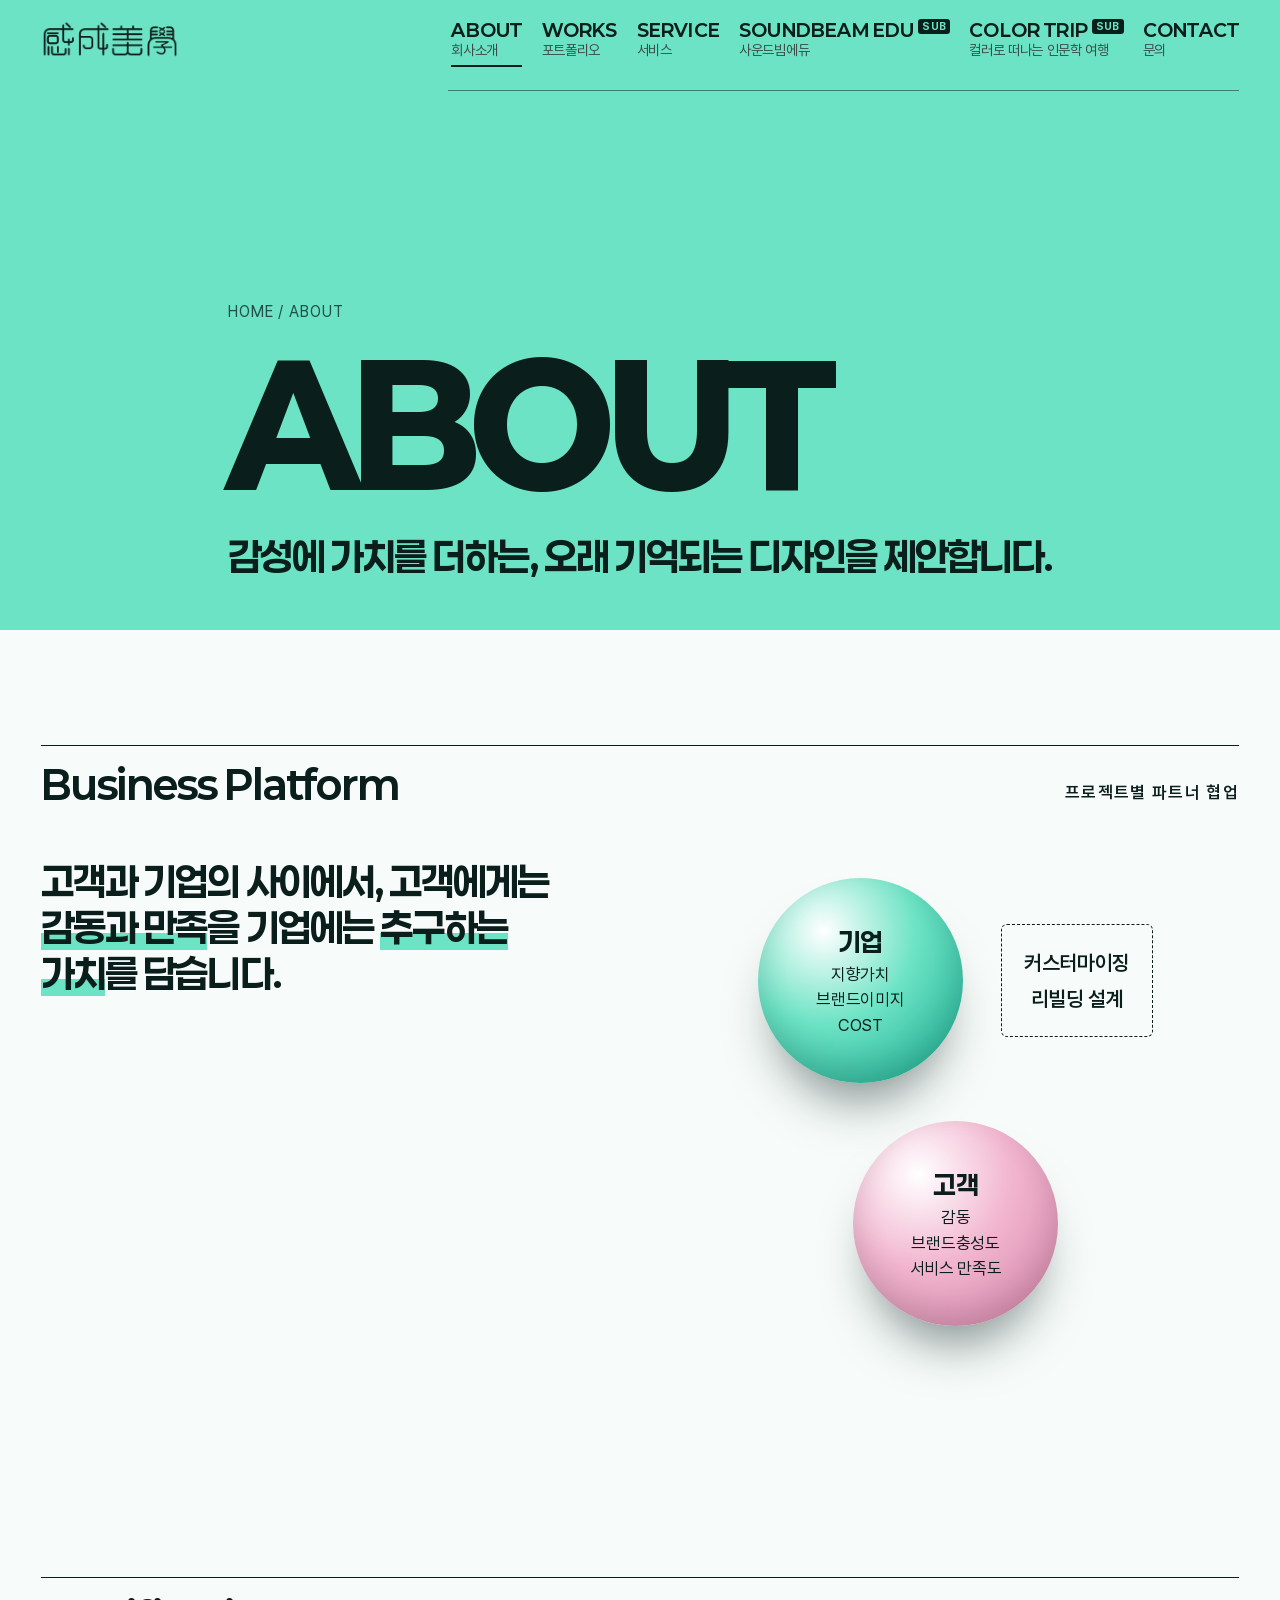
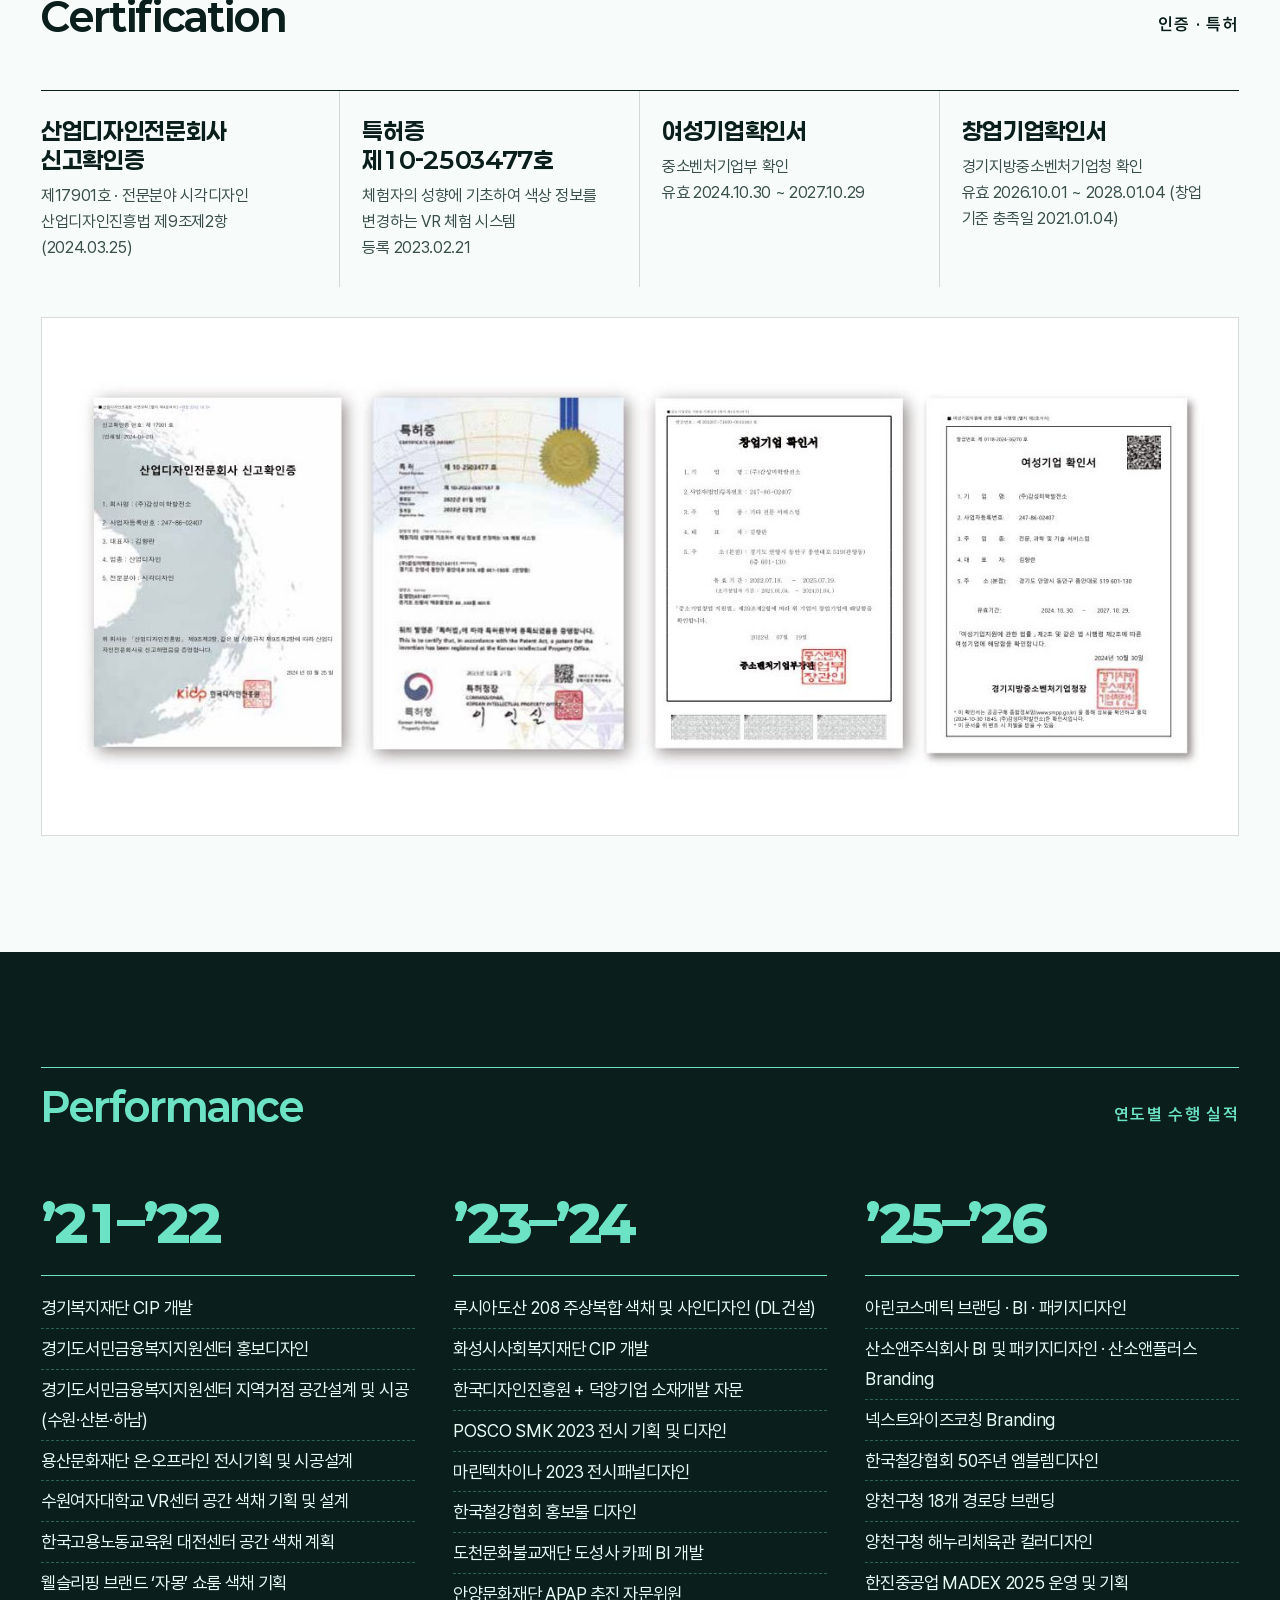
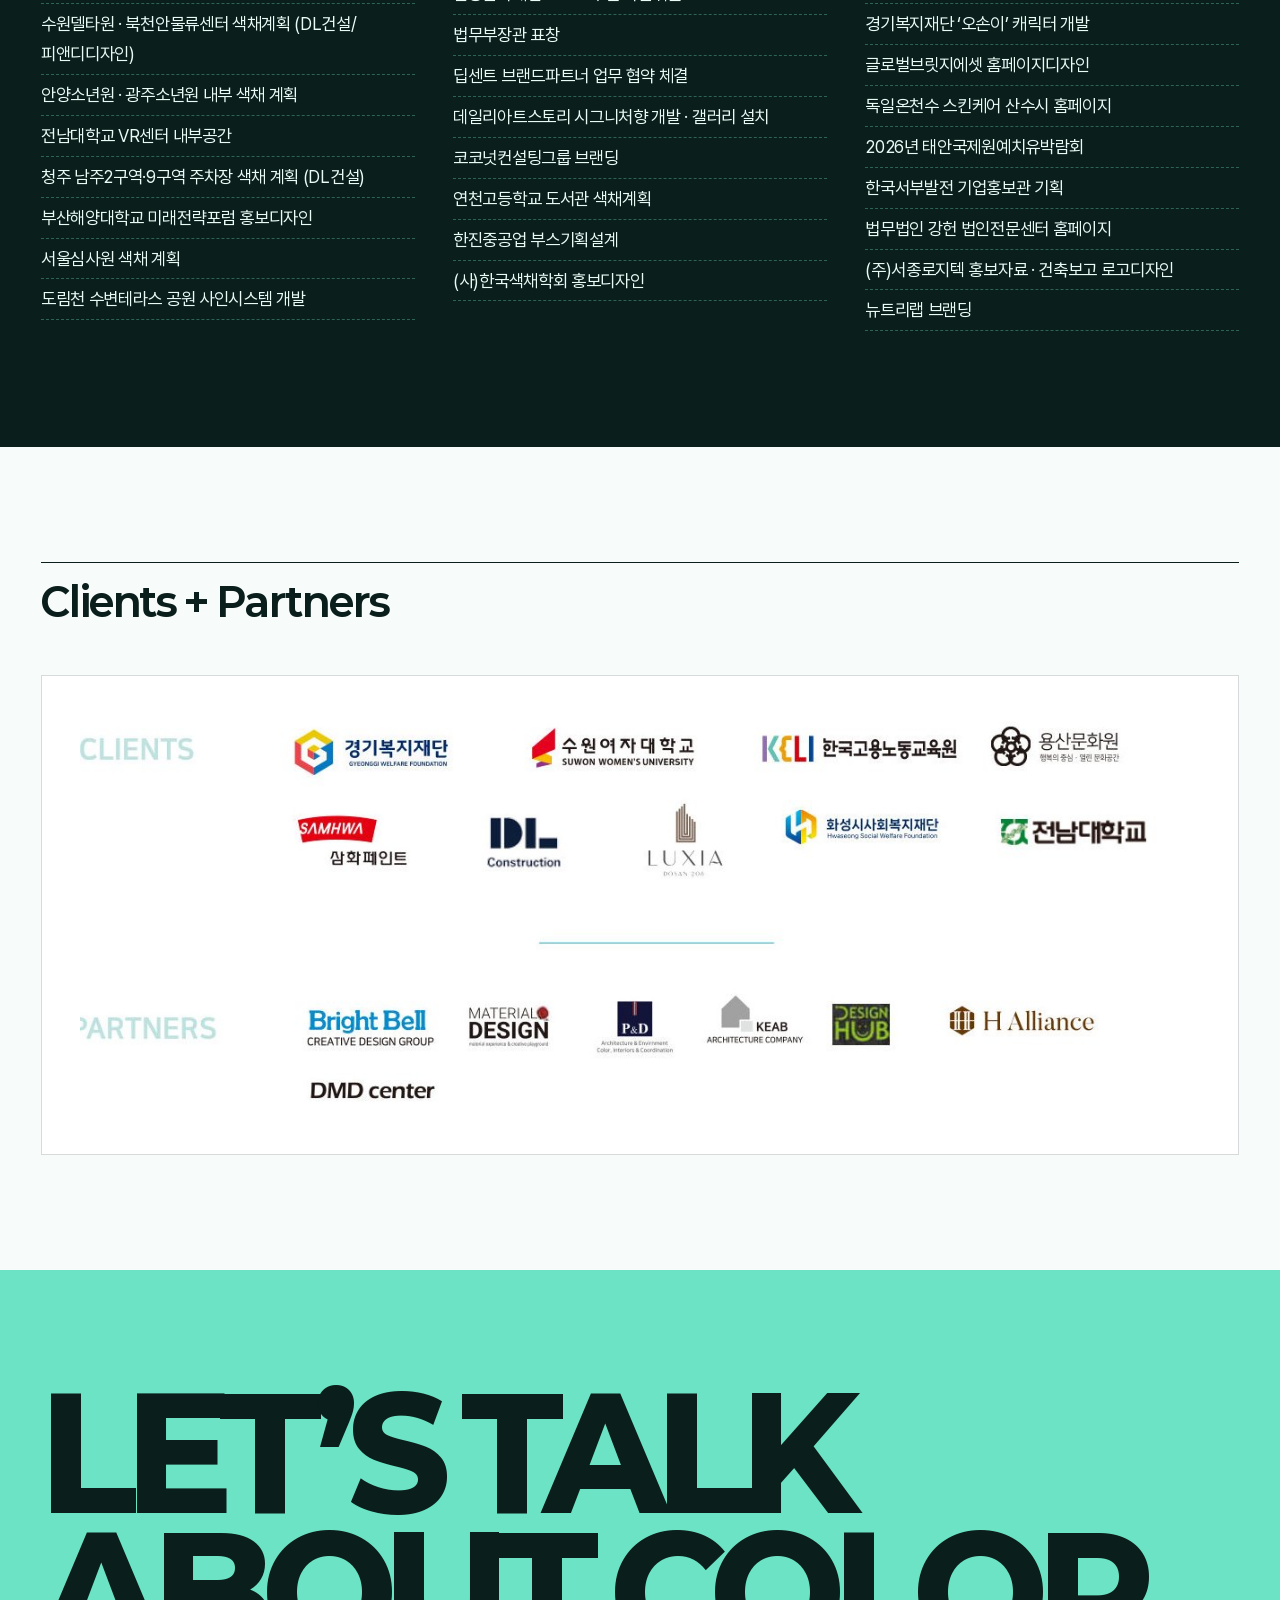
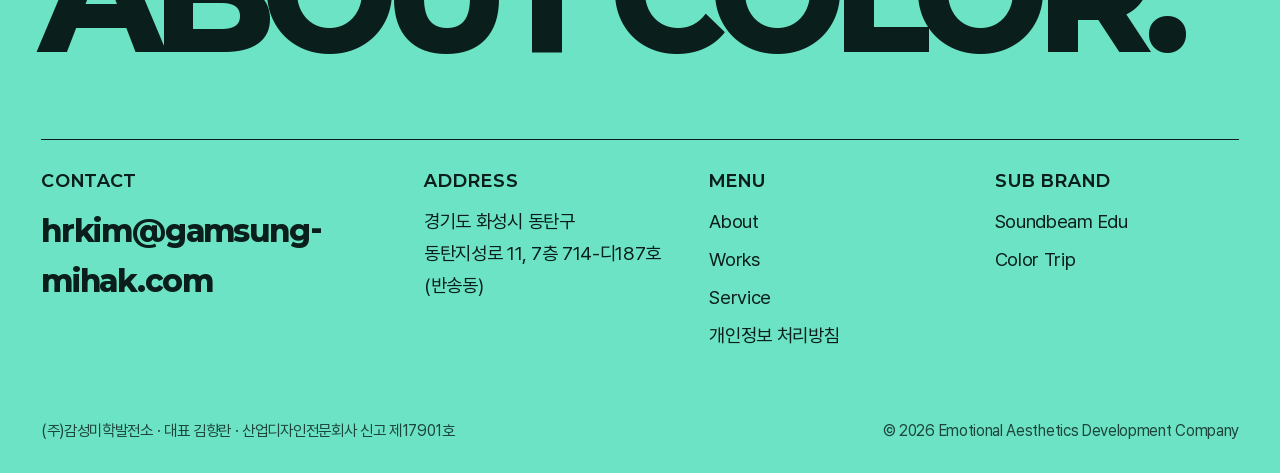
==== commit 819f0996: "SEO: home FAQ with FAQPage JSON-LD, breadcrumbs, privacy policy page, sitemap Co-Authored-By: Claude" ====
--- a/docs/about.html
+++ b/docs/about.html
@@ -3,27 +3,36 @@
 <head>
 <meta charset="utf-8">
 <meta name="viewport" content="width=device-width,initial-scale=1">
-<title>About — 감성미학발전소</title>
+<title>회사소개 | 감성미학발전소 컬러·브랜딩</title>
 <meta name="description" content="(주)감성미학발전소 회사 소개, 대표 김향란 박사, 인증·특허, 연도별 수행 실적.">
 <meta name="theme-color" content="#6CE3C4">
 <meta property="og:type" content="website">
 <meta property="og:site_name" content="감성미학발전소">
 <meta property="og:locale" content="ko_KR">
-<meta property="og:title" content="About — 감성미학발전소">
+<meta property="og:title" content="회사소개 | 감성미학발전소 컬러·브랜딩">
 <meta property="og:description" content="(주)감성미학발전소 회사 소개, 대표 김향란 박사, 인증·특허, 연도별 수행 실적.">
 <meta property="og:url" content="https://www.gamsung-mihak.com/about.html">
 <meta property="og:image" content="https://www.gamsung-mihak.com/img/og_home_v2.jpg">
 <meta property="og:image:width" content="1200">
 <meta property="og:image:height" content="630">
 <meta name="twitter:card" content="summary_large_image">
-<meta name="twitter:title" content="About — 감성미학발전소">
+<meta name="twitter:title" content="회사소개 | 감성미학발전소 컬러·브랜딩">
 <meta name="twitter:description" content="(주)감성미학발전소 회사 소개, 대표 김향란 박사, 인증·특허, 연도별 수행 실적.">
 <meta name="twitter:image" content="https://www.gamsung-mihak.com/img/og_home_v2.jpg">
 <link rel="canonical" href="https://www.gamsung-mihak.com/about.html">
-<link rel="stylesheet" href="style.css?v=12">
+<script type="application/ld+json">
+{"@context":"https://schema.org","@type":"AboutPage","name":"감성미학발전소 회사소개","url":"https://www.gamsung-mihak.com/about.html","about":{"@type":"Organization","name":"감성미학발전소","url":"https://www.gamsung-mihak.com/"},"inLanguage":"ko"}
+</script>
+<script type="application/ld+json">
+{"@context":"https://schema.org","@type":"BreadcrumbList","itemListElement":[{"@type":"ListItem","position":1,"name":"홈","item":"https://www.gamsung-mihak.com/"},{"@type":"ListItem","position":2,"name":"회사소개","item":"https://www.gamsung-mihak.com/about.html"}]}
+</script>
+<link rel="icon" href="favicon.ico" sizes="48x48">
+<link rel="icon" type="image/png" href="favicon-48.png" sizes="48x48">
+<link rel="apple-touch-icon" href="apple-touch-icon.png">
+<link rel="stylesheet" href="style.css?v=13">
 </head>
 <body data-page="about">
-<div id="site-header"></div>
+<div id="site-header"><nav aria-label="주 메뉴"><a href="index.html">감성미학발전소 홈</a> · <a href="about.html">회사소개</a> · <a href="works.html">포트폴리오</a> · <a href="index.html#service">서비스</a> · <a href="soundbeam.html">사운드빔에듀</a> · <a href="colortrip.html">컬러로 떠나는 인문학 여행</a></nav></div>
 <main>
 <section class="hero" style="min-height:70svh">
   <div class="topline"></div>
@@ -86,8 +95,8 @@
   </div>
 </section>
 </main>
-<div id="site-footer"></div>
-<script src="main.js?v=7"></script>
-<script src="inquiry.js?v=3"></script>
+<div id="site-footer"><footer><p>(주)감성미학발전소 · 경기도 화성시 동탄구 동탄지성로 11, 7층 714-디187호 (반송동) · 이메일 hrkim@gamsung-mihak.com</p><p><a href="about.html">회사소개</a> · <a href="works.html">포트폴리오</a> · <a href="soundbeam.html">사운드빔에듀</a> · <a href="colortrip.html">컬러로 떠나는 인문학 여행</a> · <a href="privacy.html">개인정보 처리방침</a></p></footer></div>
+<script src="main.js?v=8"></script>
+<script src="inquiry.js?v=4"></script>
 </body>
 </html>
--- a/docs/style.css
+++ b/docs/style.css
@@ -463,6 +463,8 @@
 .bp-steps li,.bp-pk article{min-width:0}
 .bp-steps h3{overflow-wrap:anywhere}
 @media (max-width:620px){.bp-steps{grid-template-columns:1fr}}
+@media (max-width:900px){.br-d{display:none}}
+#about-teaser .statement{text-wrap:balance}
 #instructor .two>*{min-width:0}
 #instructor .statement{font-size:clamp(1.9rem,3vw,3.4rem)!important;overflow-wrap:break-word}
 #instructor table.t{font-size:1.05rem}
